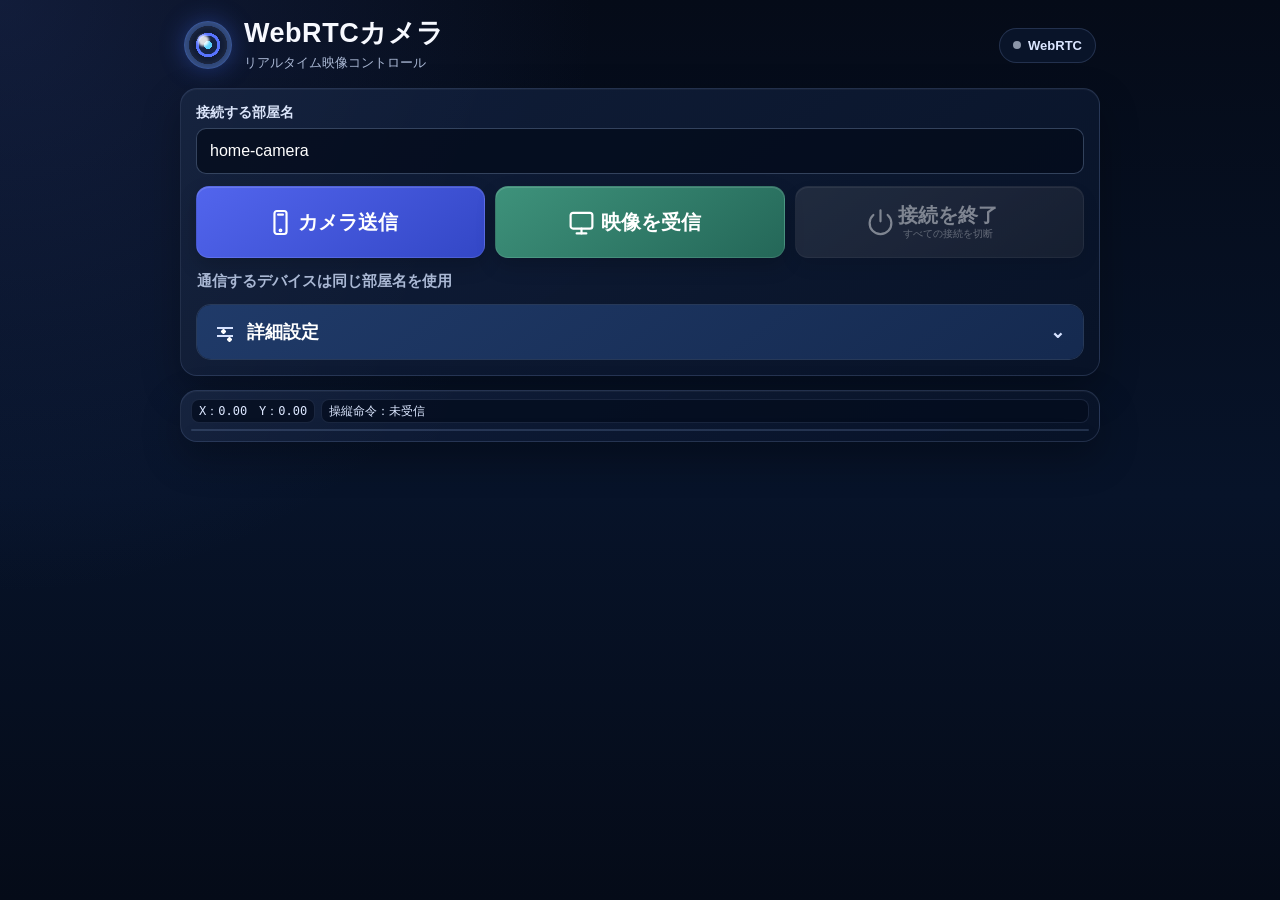
==== public/index.html @ e50ba668 "接続のライト" ====
<!DOCTYPE html>
<html lang="ja">
<head>
  <meta charset="UTF-8">
  <meta
    name="viewport"
    content="width=device-width, initial-scale=1.0, viewport-fit=cover"
  >
  <title>WebRTCカメラ</title>
   
<style>
  * {
    box-sizing: border-box;
  }

  :root {
    color-scheme: dark;

    --page-bg: #050c1c;
    --panel-bg: rgba(12, 24, 48, 0.94);
    --panel-bg-light: rgba(20, 36, 67, 0.96);
    --border-color: rgba(148, 173, 220, 0.18);

    --text-main: #f7f9ff;
    --text-sub: #aab8d4;

    --blue-start: #5265ed;
    --blue-end: #3347c6;

    --green-start: #3e927b;
    --green-end: #246758;

    --gray-start: #33415f;
    --gray-end: #202c46;

    --danger-start: #f04444;
    --danger-end: #d7222c;

    --accent: #62df83;

    --page-bg-light: #f5f7fb;
    --panel-bg-light-theme: #ffffff;
    --text-main-light: #1b2435;
    --text-sub-light: #5c6d87;
  }

  body {
    min-height: 100vh;
    margin: 0;
    padding: 14px;
    background:
      radial-gradient(
        circle at top left,
        rgba(56, 81, 160, 0.25),
        transparent 38%
      ),
      linear-gradient(
        180deg,
        #050b18 0%,
        #071329 55%,
        #050b18 100%
      );
    color: var(--text-main);
    font-family:
      -apple-system,
      BlinkMacSystemFont,
      "Segoe UI",
      "Hiragino Sans",
      "Yu Gothic",
      Meiryo,
      sans-serif;
  }

  body.lightTheme {
  background: #f5f7fb;
  color: var(--text-main-light);
}

  button,
  input,
  select {
    font: inherit;
  }

  button {
    -webkit-tap-highlight-color: transparent;
  }

  .container {
    width: min(920px, 100%);
    margin: 0 auto;
  }

  /* ======================================
     上部ヘッダー
  ====================================== */

  .appHeader {
    display: flex;
    align-items: center;
    justify-content: space-between;
    gap: 16px;
    margin-bottom: 14px;
    padding: 4px 4px 2px;
  }

  .appTitleArea {
    display: flex;
    align-items: center;
    gap: 12px;
    min-width: 0;
  }

  .cameraLogo {
    position: relative;
    display: grid;
    flex-shrink: 0;
    width: 48px;
    height: 48px;
    place-items: center;
    border: 1px solid rgba(117, 155, 255, 0.28);
    border-radius: 50%;
    background:
      radial-gradient(
        circle,
        #5dd3ff 0 12%,
        #162447 13% 28%,
        #5874ff 29% 37%,
        #101b35 38% 58%,
        #223c72 59% 100%
      );
    box-shadow:
      0 0 24px rgba(68, 113, 255, 0.35),
      inset 0 0 12px rgba(255, 255, 255, 0.18);
  }

  .cameraLogo::after {
    content: "";
    width: 11px;
    height: 11px;
    border-radius: 50%;
    background: rgba(255, 255, 255, 0.85);
    filter: blur(1px);
    transform: translate(-5px, -5px);
  }

  .appTitleText {
    min-width: 0;
  }

  h1 {
    margin: 0;
    font-size: clamp(20px, 3vw, 27px);
    line-height: 1.15;
    letter-spacing: 0.02em;
  }

  .appSubtitle {
    margin: 5px 0 0;
    color: var(--text-sub);
    font-size: 13px;
  }

  .headerBadge {
    display: flex;
    align-items: center;
    gap: 7px;
    flex-shrink: 0;
    padding: 9px 13px;
    border: 1px solid rgba(129, 157, 210, 0.22);
    border-radius: 999px;
    background: rgba(12, 24, 48, 0.72);
    color: #dbe6ff;
    font-size: 13px;
    font-weight: bold;
  }

 .headerBadgeDot {
  width: 8px;
  height: 8px;
  border-radius: 50%;

  background: #8b95a8;
  box-shadow: none;

  transition:
    background 0.2s,
    box-shadow 0.2s;
}

/* WebRTC接続中 */
.headerBadgeDot.connected {
  background: #62df83;
  box-shadow: 0 0 10px rgba(98,223,131,.8);
}

  /* WebRTC接続中 */
.headerBadgeDot.connected {
  background: #62df83;
  box-shadow: 0 0 10px rgba(98, 223, 131, 0.8);
}

/* WebRTC接続処理中 */
.headerBadgeDot.connecting {
  background: #f3c84b;
  box-shadow: 0 0 10px rgba(243, 200, 75, 0.8);
}

/* ======================================
   共通パネル
====================================== */

  /* ======================================
     共通パネル
  ====================================== */

  .panel {
    position: relative;
    margin-bottom: 14px;
    padding: 15px;
    overflow: hidden;
    border: 1px solid var(--border-color);
    border-radius: 17px;
    background:
      linear-gradient(
        145deg,
        rgba(17, 31, 59, 0.97),
        rgba(8, 19, 40, 0.98)
      );
    box-shadow:
      0 16px 38px rgba(0, 0, 0, 0.27),
      inset 0 1px 0 rgba(255, 255, 255, 0.04);
  }

  body.lightTheme .panel {
  background: #ffffff;
}

  .panel::before {
    content: "";
    position: absolute;
    inset: 0;
    pointer-events: none;
    background:
      linear-gradient(
        110deg,
        rgba(255, 255, 255, 0.025),
        transparent 32%
      );
  }

  .panel > * {
    position: relative;
    z-index: 1;
  }

  /* ======================================
     部屋名入力
  ====================================== */

  .roomRow {
    display: flex;
    align-items: flex-end;
    gap: 12px;
    margin-bottom: 12px;
  }

  .roomField {
    flex: 1;
    min-width: 0;
  }

  label {
    display: block;
    margin-bottom: 6px;
    color: #dce6fb;
    font-size: 14px;
    font-weight: bold;
  }

  input {
    width: 100%;
    min-height: 46px;
    margin: 0;
    padding: 10px 13px;
    border: 1px solid rgba(151, 177, 225, 0.32);
    border-radius: 10px;
    outline: none;
    background: rgba(3, 10, 25, 0.72);
    color: #ffffff;
    font-size: 16px;
    transition:
      border-color 0.2s,
      box-shadow 0.2s;
  }

  input:focus {
    border-color: #6f8eff;
    box-shadow: 0 0 0 3px rgba(86, 119, 255, 0.18);
  }

  input:disabled {
    color: #9ca9c3;
    background: rgba(6, 13, 28, 0.5);
  }

  /* ======================================
     3つの操作ボタン
  ====================================== */

  .buttons {
    display: grid;
    grid-template-columns: 1fr 1fr 1fr;
    gap: 10px;
  }

 .mainActionButton {
  position: relative;

  display: flex;
  align-items: center;
  justify-content: center;

  width: 100%;
  min-width: 0;
  min-height: 72px;
  padding: 10px 12px;

  overflow: hidden;

  border: 1px solid rgba(255, 255, 255, 0.08);
  border-radius: 13px;

  color: #ffffff;
  cursor: pointer;

  box-shadow:
    inset 0 1px 0 rgba(255, 255, 255, 0.14),
    0 8px 19px rgba(0, 0, 0, 0.18);

  transition:
    transform 0.15s,
    filter 0.2s,
    box-shadow 0.2s;
}

  .mainActionButton:hover:not(:disabled) {
    filter: brightness(1.08);
    box-shadow:
      inset 0 1px 0 rgba(255, 255, 255, 0.18),
      0 12px 24px rgba(0, 0, 0, 0.24);
  }

  .mainActionButton:active:not(:disabled) {
    transform: scale(0.98);
  }

 .mainActionIcon {
  position: absolute;
  left: calc(50% - 105px);

  display: grid;
  width: 34px;
  height: 34px;
  place-items: center;
}

/* ======================================
   PC用ボタン位置微調整
====================================== */

/* PCの「カメラ送信」ボタンの文字
   数字大きいと右へずれる */
#sendButton .mainActionText {
  transform: translateX(7px);
}

/* PCの「カメラ送信」ボタンのアイコン
   数字大きいと右へずれる */
#sendButton .mainActionIcon {
  transform: translateX(28px);
}

/* PCの「映像を受信」ボタンの文字
   数字大きいと右へずれる */
#viewButton .mainActionText {
  transform: translateX(11px);
}

/* PCの「映像を受信」ボタンのアイコン
   数字大きいと右へずれる */
#viewButton .mainActionIcon {
  transform: translateX(30px);
}

/* PCの「接続を終了」ボタンの文字
   数字大きいと右へずれる */
#stopButton .mainActionText {
  transform: translateX(9px);
}

/* PCの「接続を終了」ボタンのアイコン
   数字大きいと右へずれる */
#stopButton .mainActionIcon {
  transform: translateX(29px);
}

  .mainActionIcon svg {
    width: 29px;
    height: 29px;
    fill: none;
    stroke: currentColor;
    stroke-width: 1.8;
    stroke-linecap: round;
    stroke-linejoin: round;
  }

 .mainActionText {
  display: flex;
  min-width: 0;
  flex-direction: column;
  align-items: center;
  justify-content: center;
  text-align: center;

  margin: 0;
   transform: translateX(10px);
}

.mainActionTitle {
  font-size: 20px;
  font-weight: bold;
  line-height: 1.25;
  white-space: nowrap;
}

 

  .mainActionDescription {
    color: rgba(255, 255, 255, 0.72);
    font-size: 10px;
    font-weight: normal;
    line-height: 1.25;
  }

  #sendButton {
    background:
      linear-gradient(
        145deg,
        var(--blue-start),
        var(--blue-end)
      );
  }

  #viewButton {
    background:
      linear-gradient(
        145deg,
        var(--green-start),
        var(--green-end)
      );
  }

  #stopButton {
    margin: 0;
    background:
      linear-gradient(
        145deg,
        var(--gray-start),
        var(--gray-end)
      );
  }

  button:disabled {
    cursor: default;
    opacity: 0.48;
    filter: saturate(0.55);
  }

  .note {
    margin: 11px 1px 0;
    color: var(--text-sub);
    font-size: 15px;
     font-weight: 600;
    line-height: 1.55;
  }


  /* ======================================
     状態表示
  ====================================== */

 
.compactStatusRow {
  display: flex;
  align-items: flex-start;
  width: 100%;
  gap: 6px;
  margin: 0 0 6px;
}

#xyDisplay,
#driveStatus {
  display: block;

  box-sizing: border-box;
  min-height: 24px;
  margin: 0;
  padding: 3px 7px;

  border: 1px solid rgba(129, 157, 210, 0.16);
  border-radius: 8px;

  background: rgba(4, 12, 28, 0.72);
  color: #dce7ff;

  font-family:
    ui-monospace,
    SFMono-Regular,
    Consolas,
    monospace;

  font-size: 12px;
  line-height: 16px;
}

#xyDisplay {
  flex: 0 0 auto;
  white-space: nowrap;
}

#driveStatus {
  flex: 1 1 auto;
  min-width: 0;

  text-align: left;

  white-space: normal;
  overflow-wrap: anywhere;
}

.hiddenStatus {
  display: none;
}

/* hiddenクラスを付けた要素は完全に非表示 */
.hidden {
  display: none !important;
}

.connectionPanel {
  padding: 8px 10px 10px;
}

  /* ======================================
     映像領域
  ====================================== */

  #videoWrapper {
    position: relative;
    width: 100%;
    overflow: hidden;
    border: 1px solid rgba(140, 168, 220, 0.2);
    border-radius: 13px;
    background:
      radial-gradient(
        circle at center,
        #101b31,
        #01040b 72%
      );
    box-shadow:
      inset 0 0 0 1px rgba(255, 255, 255, 0.025),
      0 10px 24px rgba(0, 0, 0, 0.24);
    
    touch-action: none;
    -webkit-touch-callout: none;
    -webkit-user-select: none;
    user-select: none;
  }

  /* iPhone/Safariの長押しによる文字・画面選択を防ぐ */
  #videoWrapper,
  #videoWrapper * {
    -webkit-touch-callout: none;
    -webkit-user-select: none;
    user-select: none;
  }

  #videoWrapper video {
    -webkit-user-drag: none;
  }

  video {
    display: block;
    width: 100%;
    max-height: 78vh;
    margin: 0;
    border-radius: 0;
    background: #000000;
    object-fit: contain;
  }

 /* ======================================
   映像の全画面ボタン
====================================== */

#pcFullscreenButton {
  position: absolute;
  right: 12px;
  bottom: 12px;

  width: 44px;
  height: 44px;
  min-width: 44px;
  min-height: 44px;

  margin: 0;
  padding: 0;

  z-index: 40;

  border: 1px solid rgba(255, 255, 255, 0.65);
  border-radius: 9px;

  background: rgba(0, 0, 0, 0.58);
  color: #ffffff;

  display: flex;
  align-items: center;
  justify-content: center;

  cursor: pointer;
  touch-action: manipulation;
}

#pcFullscreenButton:hover {
  background: rgba(0, 0, 0, 0.78);
}

#pcFullscreenButton svg {
  width: 24px;
  height: 24px;
  pointer-events: none;
}


/* ======================================
   本当の全画面表示
   PCなどの対応ブラウザ
====================================== */

#videoWrapper:fullscreen {
  width: 100vw;
  height: 100vh;

  border: none;
  border-radius: 0;

  background: #000000;
}

#videoWrapper:fullscreen video {
  width: 100%;
  height: 100%;
  max-height: none;

  border-radius: 0;
  object-fit: contain;
}

#videoWrapper:fullscreen #pcFullscreenButton {
  right: 18px;
  bottom: 18px;
}

  /*
  PC全画面でも，通常画面と同じSTOPボタンサイズを使用
*/
#videoWrapper:fullscreen #driveStopButton {
  left: var(--stop-button-left) !important;
  top: var(--stop-button-top) !important;

  width: var(--stop-button-width) !important;
  height: var(--stop-button-height) !important;

  min-width: 0 !important;
  min-height: 0 !important;
}

/* ======================================
   iPhone用：疑似全画面
====================================== */

body.mobilePseudoFullscreenActive {
  overflow: hidden;
}

#videoWrapper.mobilePseudoFullscreen {
  position: fixed;

  /*
    iPhone版Chromeでは，
    JavaScriptで実際に見えている画面範囲を入れる
  */

  left: var(--mobile-viewport-left, 0px);
  top: var(--mobile-viewport-top, 0px);

  width: var(--mobile-viewport-width, 100vw);
  height: var(--mobile-viewport-height, 100dvh);

  z-index: 2000;

  margin: 0;
  padding: 0;

  border: none;
  border-radius: 0;

  background: #000000;
}

#videoWrapper.mobilePseudoFullscreen video {
  width: 100%;
  height: 100%;
  max-height: none;

  border-radius: 0;
  object-fit: contain;
}

#videoWrapper.mobilePseudoFullscreen #pcFullscreenButton {
  right: max(12px, env(safe-area-inset-right));
  bottom: max(12px, env(safe-area-inset-bottom));
}


/* ======================================
   iPhone・小さい画面
====================================== */

@media (max-width: 700px), (pointer: coarse) {

  /* 通常は全画面アイコンを隠す */
  #pcFullscreenButton {
    display: none;

    width: 50px;
    height: 50px;
    min-width: 50px;
    min-height: 50px;

    right: 10px;
    bottom: 10px;
  }

  /* 右下を3秒長押ししたときだけ表示 */
  #pcFullscreenButton.mobileFullscreenVisible {
    display: flex;
  }
}


/* さらに小さい画面 */

@media (max-width: 370px) {

  #pcFullscreenButton {
    width: 46px;
    height: 46px;
    min-width: 46px;
    min-height: 46px;

    right: 8px;
    bottom: 8px;
  }
}

  /* ======================================
     映像上のSTOPボタン
  ====================================== */

  #driveStopButton {
  position: absolute;

  left: var(--stop-button-left, 68%);
  top: var(--stop-button-top, 4%);

  width: var(--stop-button-width, 180px);
  height: var(--stop-button-height, 72px);

  min-width: 0;
  min-height: 0;

  margin: 0;
  padding: 8px 15px;

  z-index: 30;

  /* 画像のような細い明るい縁 */
  border: 1px solid rgba(255, 255, 255, 0.7);

  /* 角を丸くする */
  border-radius: 10px;

  /* 明るい赤のグラデーション */
  background:
    linear-gradient(
      145deg,
      #f45151 0%,
      #e5363e 55%,
      #d92732 100%
    );

  color: #ffffff;

  font-size: 16px;
  font-weight: bold;

  /* 画像に近い控えめな影 */
  box-shadow:
    0 5px 12px rgba(90, 0, 8, 0.32),
    inset 0 1px 0 rgba(255, 255, 255, 0.28);

  cursor: pointer;
  touch-action: none;
  user-select: none;
  -webkit-user-select: none;

  display: flex;
  align-items: center;
  justify-content: center;
}

/* STOP文字の左側にある白い四角 */
#driveStopButton::before {
  content: "";
  display: inline-block;

  width: 12px;
  height: 12px;
  flex-shrink: 0;

  margin-right: 7px;

  border-radius: 2px;
  background: #ffffff;
}

  /*
  非常停止中の「解除」ボタン
  通常のSTOPボタンと赤白を反転する
*/
/*
  STOP中の「解除」表示
  PC・iPhone・iPhone疑似全画面のすべてに適用
*/
#videoWrapper #driveStopButton.driveStoppedAppearance,
#videoWrapper.mobilePseudoFullscreen
  #driveStopButton.driveStoppedAppearance,
#videoWrapper:fullscreen
  #driveStopButton.driveStoppedAppearance {
  -webkit-appearance: none !important;
  appearance: none !important;

  border-color: #e5363e !important;
  background: #ffffff !important;
  color: #d92732 !important;

  box-shadow:
    0 5px 12px rgba(90, 0, 8, 0.22),
    inset 0 0 0 1px rgba(229, 54, 62, 0.12) !important;
}

/* 「解除」の左側の四角も赤 */
#videoWrapper
  #driveStopButton.driveStoppedAppearance::before {
  background: #d92732 !important;
}

/* 使用できない状態でも白い四角を薄くしない */
#driveStopButton:disabled::before {
  opacity: 1;
}
  #driveStopButtonText {
    pointer-events: none;
  }

  #stopResizeHandle {
    display: none;
    position: absolute;
    right: 2px;
    bottom: 0;
    width: 32px;
    height: 32px;
    align-items: center;
    justify-content: center;
    border-radius: 8px 0 8px 0;
    background: rgba(0, 0, 0, 0.48);
    color: #ffffff;
    font-size: 22px;
    line-height: 1;
    cursor: nwse-resize;
    touch-action: none;
  }

  /* ======================================
     ジョイスティック
  ====================================== */

  #joystickArea {
    position: absolute;
    left: 0;
    top: 0;
    display: none;
    width: 140px;
    height: 140px;
    transform: translate(-50%, -50%);
    z-index: 10;
    border: 2px solid rgba(255, 255, 255, 0.42);
    border-radius: 50%;
    background: rgba(8, 18, 38, 0.3);
    box-shadow:
      0 0 0 8px rgba(0, 0, 0, 0.08),
      inset 0 0 25px rgba(255, 255, 255, 0.08);
  }

  #joystickKnob {
    position: absolute;
    left: 50%;
    top: 50%;
    width: 50px;
    height: 50px;
    margin-left: -25px;
    margin-top: -25px;
    border: 2px solid rgba(255, 255, 255, 0.8);
    border-radius: 50%;
    background: rgba(255, 255, 255, 0.82);
    box-shadow: 0 4px 13px rgba(0, 0, 0, 0.35);
  }

/*
  右下長押し専用のサイン。
  ジョイスティックとは別の表示として使用する。
*/
#fullscreenHoldIndicator {
  position: absolute;
  left: 0;
  top: 0;

  display: none;
  width: 76px;
  height: 76px;
  transform: translate(-50%, -50%);

  z-index: 35;
  pointer-events: none;

  align-items: center;
  justify-content: center;
  flex-direction: column;

  border: 3px solid rgba(120, 210, 255, 0.95);
  border-radius: 50%;

  background:
    radial-gradient(
      circle,
      rgba(5, 18, 38, 0.82) 0 52%,
      rgba(40, 145, 220, 0.32) 53% 100%
    );

  color: #ffffff;

  box-shadow:
    0 0 0 5px rgba(60, 170, 255, 0.15),
    0 0 24px rgba(60, 170, 255, 0.5);
}

#fullscreenHoldIndicator .fullscreenHoldLabel {
  margin: 0;
  font-size: 12px;
  font-weight: bold;
  line-height: 1.2;
  letter-spacing: 0.08em;
}

/*
  400ミリ秒たつと，3秒成立まで黄色へ変化する。
*/
#fullscreenHoldIndicator.fullscreenHoldProgress {
  display: flex;

  animation:
    fullscreenHoldProgressColor 2.6s linear forwards;
}

@keyframes fullscreenHoldProgressColor {
  0% {
    border-color: rgba(120, 210, 255, 0.95);
    box-shadow:
      0 0 0 5px rgba(60, 170, 255, 0.15),
      0 0 24px rgba(60, 170, 255, 0.5);
  }

  100% {
    border-color: rgba(255, 183, 0, 1);
    background:
      radial-gradient(
        circle,
        rgba(44, 28, 0, 0.88) 0 52%,
        rgba(255, 190, 35, 0.5) 53% 100%
      );
    box-shadow:
      0 0 0 8px rgba(255, 190, 0, 0.2),
      0 0 32px rgba(255, 190, 0, 0.65);
  }
}

/*
  3秒長押しが成立した瞬間の完了表示。
*/
#fullscreenHoldIndicator.fullscreenHoldCompleted {
  display: flex;
  animation: fullscreenHoldIndicatorPopOut 0.18s ease-out forwards;
}

@keyframes fullscreenHoldIndicatorPopOut {
  0% {
    opacity: 1;
    filter: brightness(1);
  }

  35% {
    opacity: 1;
    filter: brightness(1.8);
  }

  100% {
    opacity: 0;
    filter: brightness(1.2);
  }
}

/* ======================================
   STOPボタン編集中
====================================== */

/* 編集中は映像を薄くする */
#videoWrapper.stopButtonEditing video {
  opacity: 0.48;
  filter: grayscale(35%);
  pointer-events: none;
}

/* 編集中のSTOPボタン */
#videoWrapper.stopButtonEditing #driveStopButton {
  opacity: 1;
  filter: none;
  cursor: move;
  touch-action: none;

  border: 3px dashed #ffffff;

  box-shadow:
    0 0 0 3px rgba(87, 119, 255, 0.9),
    0 7px 18px rgba(0, 0, 0, 0.46);
}

/* 右下のサイズ変更ハンドル */
#videoWrapper.stopButtonEditing #stopResizeHandle {
  display: flex;
  cursor: nwse-resize;
  touch-action: none;
}
  /* ======================================
     スマートフォン
  ====================================== */

  @media (max-width: 700px) {
    body {
      padding: 8px;
    }

    .appHeader {
      margin-bottom: 9px;
      padding: 2px;
    }

    .cameraLogo {
      width: 40px;
      height: 40px;
    }

    h1 {
      font-size: 19px;
    }

    .appSubtitle {
      font-size: 10px;
    }

    .headerBadge {
      padding: 7px 9px;
      font-size: 11px;
    }

    .panel {
      margin-bottom: 9px;
      padding: 10px;
      border-radius: 13px;
    }

    .roomRow {
      margin-bottom: 9px;
    }

    input {
      min-height: 40px;
      padding: 8px 10px;
      font-size: 14px;
    }

    label {
      margin-bottom: 4px;
      font-size: 11px;
    }

    .buttons {
      gap: 6px;
    }

    .mainActionButton {
  min-height: 62px;
  padding: 7px 5px;
  border-radius: 10px;
}

   /* ======================================
   iPhone用ボタン位置調整
====================================== */

/*
  3ボタン全体の位置調整

  数字を大きくすると右へ移動
  数字を小さくする、またはマイナスにすると左へ移動
*/
.buttons {
  --iphone-text-base-x: 0px;
  --iphone-icon-base-x: 0px;
}

/* iPhoneのアイコン全体の基本位置 */
.mainActionIcon {
  left: calc(50% - 53px);
  width: 25px;
  height: 25px;
}

/* iPhoneのアイコンサイズ */
.mainActionIcon svg {
  width: 22px;
  height: 22px;
}

/* iPhoneのボタン文字サイズ */
.mainActionTitle {
  font-size: 15px;
  white-space: nowrap;
}

/* iPhoneの「カメラ送信」ボタンの文字 */
#sendButton .mainActionText {
  transform: translateX(
    calc(var(--iphone-text-base-x) + 8px)
  );
}

/* iPhoneの「カメラ送信」ボタンのアイコン */
#sendButton .mainActionIcon {
  transform: translateX(
    calc(var(--iphone-icon-base-x) + 5px)
  );
}

/* iPhoneの「映像を受信」ボタンの文字 */
#viewButton .mainActionText {
  transform: translateX(
    calc(var(--iphone-text-base-x) + 11px)
  );
}

/* iPhoneの「映像を受信」ボタンのアイコン */
#viewButton .mainActionIcon {
  transform: translateX(
    calc(var(--iphone-icon-base-x) + 4px)
  );
}

/* iPhoneの「接続を終了」ボタンの文字 */
#stopButton .mainActionText {
  transform: translateX(
    calc(var(--iphone-text-base-x) + 9px)
  );
}

/* iPhoneの「接続を終了」ボタンのアイコン */
#stopButton .mainActionIcon {
  transform: translateX(
    calc(var(--iphone-icon-base-x) + 2px)
  );
}
    
    .mainActionDescription {
      display: none;
    }

    .note {
      margin-top: 8px;
      font-size: 9px;
    }



    .compactStatusRow {
  gap: 4px;
  margin-bottom: 5px;
}

#xyDisplay,
#driveStatus {
  min-height: 22px;
  padding: 2px 6px;
  font-size: 10px;
  line-height: 16px;
}

#driveStatus {
  max-width: calc(100% - 105px);
}

.connectionPanel {
  padding: 7px 8px 8px;
}

    #videoWrapper {
      border-radius: 9px;
    }

    video {
      max-height: 82vh;
    }

    #driveStopButton {
  min-width: 78px;
  min-height: 44px;
  padding: 7px 12px;
  border-radius: 9px;
  font-size: 12px;
}

#driveStopButton::before {
  width: 11px;
  height: 11px;
  margin-right: 6px;
  border-radius: 2px;
}

    

    #stopEditorStage {
      padding: 9px;
    }
  }

  /* ======================================
   さらに小さい画面のデバイス用
====================================== */
  @media (max-width: 370px) {
    .mainActionButton {
      min-height: 59px;
    }

    .mainActionIcon {
      display: none;
    }

    .mainActionTitle {
      font-size: 12px;
    }

    .headerBadge {
      display: none;
    }

   
  }
  


/* ======================================
   詳細設定：カード型デザイン完成版
====================================== */

#settingsPanel {
  margin-top: 12px;
  overflow: hidden;
  border: 1px solid rgba(125, 157, 215, 0.28);
  border-radius: 15px;
  background: rgba(7, 18, 39, 0.9);
}

/* 詳細設定の見出し */
#settingsPanel summary {
  display: flex;
  align-items: center;
  min-height: 54px;
  padding: 0 18px;
  border: 0;
  background:
    linear-gradient(
      145deg,
      rgba(32, 59, 106, 0.98),
      rgba(21, 42, 80, 0.98)
    );
  color: #ffffff;
  font-size: 18px;
  font-weight: bold;
  cursor: pointer;
  list-style: none;
}

#settingsPanel summary::-webkit-details-marker {
  display: none;
}

#settingsPanel summary::before {
  content: "";
  width: 21px;
  height: 21px;
  margin-right: 11px;
  background:
    linear-gradient(#d6e2ff, #d6e2ff) 2px 5px / 16px 2px no-repeat,
    linear-gradient(#d6e2ff, #d6e2ff) 2px 13px / 16px 2px no-repeat,
    radial-gradient(circle, #ffffff 0 2px, transparent 2.5px)
      5px 6px / 7px 7px no-repeat,
    radial-gradient(circle, #ffffff 0 2px, transparent 2.5px)
      11px 14px / 7px 7px no-repeat;
}

#settingsPanel summary::after {
  content: "⌄";
  margin-left: auto;
  color: #d6e2ff;
  font-size: 18px;
  line-height: 1;
  transition: transform 0.2s;
}

#settingsPanel[open] summary {
  border-bottom: 1px solid rgba(135, 167, 225, 0.24);
}

#settingsPanel[open] summary::after {
  transform: rotate(180deg);
}

/* 詳細設定の中全体 */
.settingsContent {
  display: flex;
  flex-direction: column;
  gap: 11px;
  padding: 12px;
  background: rgba(3, 11, 27, 0.72);
}

  /* ======================================
   詳細設定内の機能グループ
====================================== */

.settingsGroup {
  margin: 0;
  padding: 0;
  border: 0;
}

.settingsGroup + .settingsGroup {
  margin-top: 7px;
}


/* STOP設定・背景設定の見出し */
.settingsGroupTitle {
  margin: 0 0 8px;
  padding: 0 3px;

  color: #eef3ff;
  font-size: 18px;
  font-weight: bold;
  line-height: 1.35;
  letter-spacing: 0.02em;
}


/* 同じ設定グループ内のカード */
.settingsGroupCards {
  display: flex;
  flex-direction: column;
  gap: 8px;
}


/* グループ下の補足 */
.settingsGroupNote {
  margin: 7px 4px 0;

  color: #8998b6;
  font-size: 15px;
  font-weight: 600;
  line-height: 1.5;
}


/* ======================================
   背景設定のトグル
====================================== */

.themeToggleControl {
  grid-column: 3;
  grid-row: 1 / 3;

  display: flex;
  align-items: center;
  justify-self: center;
  gap: 10px;

  margin: 0;
  cursor: pointer;
}


/* 実際のチェックボックスを画面外へ隠す */
.themeToggleControl input {
  position: absolute;
  width: 1px;
  height: 1px;
  overflow: hidden;
  opacity: 0;
  pointer-events: none;
}


/* トグル本体 */
.themeToggleSwitch {
  position: relative;

  display: block;
  width: 54px;
  height: 30px;
  flex-shrink: 0;

  border: 1px solid rgba(160, 182, 225, 0.36);
  border-radius: 999px;

  background: #273958;

  box-shadow:
    inset 0 2px 5px rgba(0, 0, 0, 0.28),
    0 2px 6px rgba(0, 0, 0, 0.15);

  transition:
    background 0.2s,
    border-color 0.2s;
}


/* トグルの丸 */
.themeToggleSwitch::after {
  content: "";

  position: absolute;
  left: 3px;
  top: 3px;

  width: 22px;
  height: 22px;

  border-radius: 50%;
  background: #ffffff;

  box-shadow: 0 2px 5px rgba(0, 0, 0, 0.32);

  transition: transform 0.2s;
}


/* 将来ONになったときの見た目 */
.themeToggleControl input:checked +
.themeToggleSwitch {
  border-color: rgba(103, 141, 255, 0.8);
  background: #5265ed;
}

.themeToggleControl input:checked +
.themeToggleSwitch::after {
  transform: translateX(24px);
}


/* ダークなどの表示文字 */
.themeToggleText {
  min-width: 52px;

  color: #e8efff;
  font-size: 15px;
  font-weight: bold;
}


/* 今は準備中なので少し薄く表示 */
.themeToggleControl:has(input:disabled) {
  cursor: default;
  opacity: 0.58;
}

/* 3つのカード共通 */
.settingsSection {
  position: relative;
  display: grid;

  grid-template-columns:
    56px
    minmax(0, 1fr)
    minmax(180px, 31%);

  grid-template-rows: auto auto;

  column-gap: 13px;
  row-gap: 4px;
  align-items: center;

  min-height: 82px;
  margin: 0;
  padding: 13px 14px;

  overflow: visible;
  border: 1px solid rgba(124, 157, 216, 0.2);
  border-radius: 13px;

  background:
    linear-gradient(
      145deg,
      rgba(17, 34, 65, 0.98),
      rgba(12, 27, 54, 0.98)
    );

  box-shadow:
    inset 0 1px 0 rgba(255, 255, 255, 0.035),
    0 6px 14px rgba(0, 0, 0, 0.13);
}

/* 左側の丸いアイコン */
.settingsSection::before {
  grid-column: 1;
  grid-row: 1 / 3;

  display: grid;
  width: 44px;
  height: 44px;
  place-items: center;

  border: 1px solid rgba(255, 255, 255, 0.06);
  border-radius: 50%;

  font-size: 23px;
  font-weight: normal;
  line-height: 1;
}

/* STOPボタン */
/* パソコン */
.pcSettingsSection::before {
  content: "⌨";
  background: rgba(34, 125, 80, 0.25);
  color: #66e59a;
  font-size: 21px;
}

/* iPhone */
.iphoneSettingsSection::before {
  content: "♢";
  background: rgba(117, 57, 152, 0.28);
  color: #d987ff;
}

/* 背景設定 */
.backgroundSettingsSection::before {
  content: "◐";
  background: rgba(47, 105, 160, 0.28);
  color: #82c8ff;
  font-size: 22px;
}

/* STOPボタン・パソコン・iPhoneのタイトル */
.settingsSectionTitle {
  grid-column: 2;
  grid-row: 1;

  margin: 0;
  padding: 0;
  border: 0;
  background: transparent;

  color: #f3f6ff;
  font-size: 22px;
  font-weight: bold;
  line-height: 1.3;
}

/* 説明文共通 */
.settingsDescription {
  color: #9eacc8;
  font-size: 16px;
  font-weight: 600;
  line-height: 1.45;
}



/*
  パソコン・iPhoneのlabel自体は箱を作らず、
  中の説明文とプルダウンをカードのグリッドへ直接配置
*/
.settingsField {
  display: contents;
}

/* STOPキー・STOPジェスチャーは非表示 */
.settingsLabel {
  display: none;
}

/* パソコン・iPhoneの説明文 */
.settingsField .settingsDescription {
  grid-column: 2;
  grid-row: 2;
}

/* パソコン・iPhoneのプルダウン */
.settingsField select {
  grid-column: 3;
  grid-row: 1 / 3;

  width: 100%;
  min-height: 43px;
  margin: 0;
  padding: 8px 38px 8px 13px;

  border: 1px solid rgba(133, 165, 220, 0.3);
  border-radius: 9px;
  outline: none;

  background: #07142c;
  color: #ffffff;

  font-size: 18px;
  font-weight: normal;

  box-shadow:
    inset 0 1px 3px rgba(0, 0, 0, 0.22),
    0 2px 7px rgba(0, 0, 0, 0.12);
}

/* ======================================
   スマートフォン
====================================== */

@media (max-width: 700px) {
  #settingsPanel {
    margin-top: 9px;
    border-radius: 12px;
  }

  #settingsPanel summary {
    min-height: 45px;
    padding: 0 12px;
    font-size: 18px;
  }

  .settingsContent {
    gap: 8px;
    padding: 8px;
  }

  .settingsSection {
    grid-template-columns: 43px minmax(0, 1fr);
    grid-template-rows: auto auto auto;
    column-gap: 9px;
    row-gap: 4px;

    min-height: 0;
    padding: 11px;
    border-radius: 11px;
  }

  .settingsSection::before {
    grid-column: 1;
    grid-row: 1 / 3;

    width: 35px;
    height: 35px;
    font-size: 18px;
  }

  .settingsSection:nth-child(2)::before {
    font-size: 17px;
  }

  .settingsSectionTitle {
    grid-column: 2;
    grid-row: 1;
    font-size: 16px;
  }

  .settingsSection > .settingsDescription,
.settingsField .settingsDescription {
    grid-column: 2;
    grid-row: 2;
    font-size: 13px;
  }

.settingsField select {
  grid-column: 1 / 3;
  grid-row: 3;

  min-height: 40px;
  margin-top: 7px;
  border-radius: 9px;
  font-size: 14px;
}

.themeToggleControl {
  grid-column: 2;
  grid-row: 1 / 3;

  justify-self: end;
  align-self: center;
  margin-top: 0;
}

  

.settingsGroupTitle {
  margin-bottom: 6px;
  padding-left: 2px;
  font-size: 16px;
}

.settingsGroupNote {
  margin-top: 6px;
  font-size: 11px;
}



.themeToggleSwitch {
  width: 52px;
  height: 29px;
}

.themeToggleSwitch::after {
  width: 21px;
  height: 21px;
}

.themeToggleControl input:checked +
.themeToggleSwitch::after {
  transform: translateX(23px);
}

.themeToggleText {
  font-size: 13px;
}

}



  
/* ======================================
   さらに小さい画面用
   画面幅370px以下
====================================== */
@media (max-width: 370px) {

  /* 詳細設定の見出し */
#settingsPanel summary {
  font-size: 16px;
}

  /* STOPボタン・パソコン・iPhoneのタイトル */
  .settingsSectionTitle {
    font-size: 15px;
  }

  /* 詳細設定カード内の説明文 */
 .settingsSection > .settingsDescription,
.settingsField .settingsDescription {
  font-size: 12px;
}

/* STOPボタン編集ボタンとプルダウン */
.settingsField select,
.themeToggleControl {
  font-size: 13px;
}


.settingsGroupTitle {
  font-size: 15px;
}

.settingsGroupNote {
  font-size: 10px;
}

.themeToggleSwitch {
  width: 48px;
  height: 27px;
}

.themeToggleSwitch::after {
  width: 19px;
  height: 19px;
}

.themeToggleControl input:checked +
.themeToggleSwitch::after {
  transform: translateX(21px);
}

.themeToggleText {
  min-width: 46px;
  font-size: 12px;
}

}

/* ======================================
   ライトモード時の文字と入力欄
====================================== */

/* 「接続する部屋名」 */
body.lightTheme #roomNameLabel {
  color: #344054 !important;
  -webkit-text-fill-color: #344054 !important;
  opacity: 1 !important;
  font-weight: 700;
}

/* 「通信するデバイスは同じ部屋名を使用」 */
body.lightTheme .note {
  color: #64748b;
}

/* 部屋名を変更できるとき */
body.lightTheme #roomName:not(:disabled) {
  border-color: #7f8ba0;
  background: #ffffff;
  color: #263247;
  -webkit-text-fill-color: #263247;
  opacity: 1;
  box-shadow:
    inset 0 1px 2px rgba(0, 0, 0, 0.08);
}

/* 接続中など，部屋名を変更できないとき */
body.lightTheme #roomName:disabled {
  border-color: #b4bcc9;
  background: #dfe3e9;
  color: #7a8494;
  -webkit-text-fill-color: #7a8494;
  opacity: 1;
  box-shadow: none;
}

</style>




  
</head>

<body>
  <main class="container">

    <!-- =====================================
         上部タイトル
    ====================================== -->

    <header class="appHeader">
      <div class="appTitleArea">

        <div
          class="cameraLogo"
          aria-hidden="true"
        ></div>

        <div class="appTitleText">
          <h1>WebRTCカメラ</h1>

          <p class="appSubtitle">
            リアルタイム映像コントロール
          </p>
        </div>
      </div>

      <div class="headerBadge">
        <span class="headerBadgeDot"></span>
        WebRTC
      </div>
    </header>


    <!-- =====================================
         接続操作
    ====================================== -->

    <section class="panel">

      <div class="roomRow">
        <div class="roomField">

          <label
  id="roomNameLabel"
  for="roomName"
>
  接続する部屋名
</label>

          <input
            id="roomName"
            type="text"
            value="home-camera"
            maxlength="50"
            autocomplete="off"
          >

        </div>
      </div>


      <!-- 3つの操作ボタン -->

      <div class="buttons">

        <button
          id="sendButton"
          class="mainActionButton"
          type="button"
        >

          <span
            class="mainActionIcon"
            aria-hidden="true"
          >
            <svg viewBox="0 0 24 24">
              <rect
                x="7"
                y="2.5"
                width="10"
                height="19"
                rx="2"
              ></rect>

              <line
                x1="10"
                y1="5.5"
                x2="14"
                y2="5.5"
              ></line>

              <circle
                cx="12"
                cy="18.5"
                r="0.7"
              ></circle>
            </svg>
          </span>

         <span class="mainActionText">
  <span class="mainActionTitle">
    カメラ送信
  </span>
</span>

        </button>


        <button
          id="viewButton"
          class="mainActionButton"
          type="button"
        >

          <span
            class="mainActionIcon"
            aria-hidden="true"
          >
            <svg viewBox="0 0 24 24">
              <rect
                x="3"
                y="4"
                width="18"
                height="13"
                rx="2"
              ></rect>

              <line
                x1="8"
                y1="21"
                x2="16"
                y2="21"
              ></line>

              <line
                x1="12"
                y1="17"
                x2="12"
                y2="21"
              ></line>
            </svg>
          </span>

         <span class="mainActionText">
  <span class="mainActionTitle">
    映像を受信
  </span>
</span>

        </button>


        <button
          id="stopButton"
          class="mainActionButton"
          type="button"
          disabled
        >

          <span
            class="mainActionIcon"
            aria-hidden="true"
          >
            <svg viewBox="0 0 24 24">
              <path
                d="M12 2v9"
              ></path>

              <path
                d="M6.1 5.8a9 9 0 1 0 11.8 0"
              ></path>
            </svg>
          </span>

          <span class="mainActionText">
            <span class="mainActionTitle">
              接続を終了
            </span>

            <span class="mainActionDescription">
              すべての接続を切断
            </span>
          </span>

        </button>

      </div>


      <p class="note">
        通信するデバイスは同じ部屋名を使用
      </p>


      <!-- ===================================
           詳細設定
      ==================================== -->

<details id="settingsPanel">

  <summary>
    <span>詳細設定</span>
  </summary>

  <div class="settingsContent">


    <!-- ===================================
         STOP設定
    ==================================== -->

    <section class="settingsGroup">

      <h2 class="settingsGroupTitle">
        STOP設定
      </h2>

      <div class="settingsGroupCards">


        <!-- パソコン設定 -->

        <section
          class="
            settingsSection
            pcSettingsSection
          "
        >

          <div class="settingsSectionTitle">
            パソコン
          </div>

          <label
            class="settingsField"
            for="pcStopKey"
          >

            <span class="settingsLabel">
              STOPキー
            </span>

            <span class="settingsDescription">
              選択したキーを押してSTOP
            </span>

            <select id="pcStopKey">

              <option
                value="Space"
                selected
              >
                Space
              </option>

            

              <option value="Enter">
                Enter
              </option>

              <option value="KeyS">
                S
              </option>

              <option value="None">
                使用しない
              </option>

            </select>

          </label>

        </section>


       <!-- スマートフォン・タブレット設定 -->

        <section
          class="
            settingsSection
            iphoneSettingsSection
          "
        >

          <div class="settingsSectionTitle">
            スマートフォン・タブレット
          </div>

          <label
            class="settingsField"
            for="iphoneStopGesture"
          >

            <span class="settingsLabel">
              STOPジェスチャー
            </span>

            <span class="settingsDescription">
              3本指で画面スワイプしてSTOP
            </span>

            <select id="iphoneStopGesture">

              <option
                value="threeRight"
                selected
              >
                3本指・右スワイプ
              </option>

              <option value="threeLeft">
                3本指・左スワイプ
              </option>

              <option value="threeBoth">
                3本指・左右どちらでも
              </option>

              <option value="none">
                使用しない
              </option>

            </select>

          </label>

        </section>

      </div>

      <p class="settingsGroupNote">
        詳細設定を開いている間は，映像上のSTOPボタンを移動・サイズ変更できます。
      </p>

    </section>


    <!-- ===================================
         背景設定
    ==================================== -->

    <section class="settingsGroup">

      <h2 class="settingsGroupTitle">
        背景設定
      </h2>

      <div class="settingsGroupCards">

        <section
          class="
            settingsSection
            backgroundSettingsSection
          "
        >

          <div class="settingsSectionTitle">
            画面テーマ
          </div>

          <span class="settingsDescription">
            背景色切り替え
          </span>

          <!--
            今は見た目だけ用意する。
            背景切替機能を作るときにdisabledを削除する。
          -->
          <label class="themeToggleControl">

            <input
              id="themeModeToggle"
              type="checkbox"
         
            >

            <span
              class="themeToggleSwitch"
              aria-hidden="true"
            ></span>

            <span class="themeToggleText">
              ダーク
            </span>

          </label>

        </section>

      </div>

      <p class="settingsGroupNote">
        背景切替機能は今後追加予定です。
      </p>

    </section>


  </div>

</details>

    </section>


    <!-- =====================================
         状態・映像
    ====================================== -->

    <section class="panel connectionPanel">

  <div class="compactStatusRow">

  <p id="xyDisplay">X：0.00　Y：0.00</p>

<p id="driveStatus">操縦命令：未受信</p>

  <p id="status" class="hiddenStatus">
    どちらかのボタンを押してください。
  </p>

</div>


      <!-- 映像・ジョイスティック・STOPボタン -->

      <div id="videoWrapper">

        <video
          id="video"
          autoplay
          playsinline
          muted
          class="hidden"
        ></video>


        <div id="joystickArea">
          <div id="joystickKnob"></div>
        </div>

        <div
          id="fullscreenHoldIndicator"
          aria-hidden="true"
        >
          <div class="fullscreenHoldLabel">長押し中</div>
        </div>


        <button
          id="driveStopButton"
          type="button"
          disabled
        >

          <span id="driveStopButtonText">
            STOP
          </span>

          <span
            id="stopResizeHandle"
            aria-hidden="true"
          >
            ↘
          </span>

        </button>

              


        <!-- PC用：全画面表示ボタン -->
        <button
          id="pcFullscreenButton"
          type="button"
          aria-label="映像を全画面表示"
          title="全画面表示"
        >

          <svg
            id="pcFullscreenIcon"
            viewBox="0 0 24 24"
            aria-hidden="true"
          >
            <path
              d="
                M4 9V4H9
                M15 4H20V9
                M20 15V20H15
                M9 20H4V15
              "
              fill="none"
              stroke="currentColor"
              stroke-width="2"
              stroke-linecap="round"
              stroke-linejoin="round"
            ></path>
          </svg>

        </button>


      </div>

    

    </section>




  </main>


 

  <script>
    "use strict";

    const roomInput = document.getElementById("roomName");
    const sendButton = document.getElementById("sendButton");
    const viewButton = document.getElementById("viewButton");
    const driveStopButton = document.getElementById("driveStopButton");
    const stopButton = document.getElementById("stopButton");
    const statusElement = document.getElementById("status");
    const driveStatusElement = document.getElementById("driveStatus");
    const videoElement =
  document.getElementById("video");

const videoWrapper =
  document.getElementById("videoWrapper");

    /*
  映像の縦横サイズが確定したときに，
  STOPボタンの位置を必ず再計算する
*/
videoElement.addEventListener(
  "loadedmetadata",
  () => {
    scheduleStopButtonGeometryApply();
  }
);

videoElement.addEventListener(
  "playing",
  () => {
    scheduleStopButtonGeometryApply();
  }
);

const pcFullscreenButton =
  document.getElementById(
    "pcFullscreenButton"
  );

const pcFullscreenIcon =
  document.getElementById(
    "pcFullscreenIcon"
  );

const joystickArea =
  document.getElementById("joystickArea");

const joystickKnob =
  document.getElementById("joystickKnob");

const fullscreenHoldIndicator =
  document.getElementById(
    "fullscreenHoldIndicator"
  );

    const xyDisplay = document.getElementById("xyDisplay");

    const settingsPanel =
  document.getElementById("settingsPanel");



const driveStopButtonText =
  document.getElementById("driveStopButtonText");

const stopResizeHandle =
  document.getElementById("stopResizeHandle");

const pcStopKey =
  document.getElementById("pcStopKey");

const iphoneStopGesture =
  document.getElementById("iphoneStopGesture");

const themeModeToggle =
  document.getElementById("themeModeToggle");

const headerBadgeDot =
  document.querySelector(".headerBadgeDot");

    let joystickCenterX = 0;
let joystickCenterY = 0;

/*
  joystickActive:
  指が実際に動き，操縦が開始された状態
*/
let joystickActive = false;

/*
  joystickCandidate:
  指は置かれたが，まだ動いていない候補状態
*/
let joystickCandidate = false;

/*
  現在追跡している指
*/
let joystickPointerId = null;

/*
  指を置いた最初の座標
*/
let joystickPointerStartX = 0;
let joystickPointerStartY = 0;

/*
  誤差程度の動きでは操縦を開始しない
*/
const JOYSTICK_START_DISTANCE_PX = 12;

let driveStopped = false;
let driveSequence = 0;

    let stopEditorActive = false;
let remoteSettingsActive = false;

let stopEditAction = null;

let stopEditStartX = 0;
let stopEditStartY = 0;

let stopEditStartLeft = 0;
let stopEditStartTop = 0;
let stopEditStartWidth = 0;
let stopEditStartHeight = 0;



    const joystickRadius = 70;
    const knobRadius = 25;
    const maxKnobDistance = joystickRadius - knobRadius;

    let role = null;
    let socket = null;
    let peerConnection = null;
    let localStream = null;
    let offerStarted = false;
    let driveChannel = null;

    const rtcConfiguration = {
      iceServers: [
        {
          urls: [
            "stun:stun.l.google.com:19302",
            "stun:stun1.l.google.com:19302"
          ]
        }
      ]
    };

    function setStatus(message) {
      statusElement.textContent = message;
      console.log(message);
    }

function setControlsConnected() {
  sendButton.disabled = true;
  viewButton.disabled = true;
  roomInput.disabled = true;

  driveStopped = false;
  joystickActive = false;

  // DataChannelが開くまではSTOPを押せない
  driveStopButton.disabled = true;
  driveStopButtonText.textContent = "STOP";

  driveStopButton.classList.remove(
    "driveStoppedAppearance"
  );

  stopButton.disabled = false;

  // 接続処理を開始した時点では黄色
  headerBadgeDot.classList.remove(
    "connected"
  );

  headerBadgeDot.classList.add(
    "connecting"
  );
}

  function setControlsDisconnected() {
  sendButton.disabled = false;
  viewButton.disabled = false;
  roomInput.disabled = false;
  driveStopButton.disabled = true;
  stopButton.disabled = true;

  headerBadgeDot.classList.remove(
    "connected"
  );

  headerBadgeDot.classList.remove(
    "connecting"
  );
}

    function getRoomName() {
      const roomName = roomInput.value.trim();

      if (!roomName) {
        throw new Error("部屋名を入力してください。");
      }

      return roomName;
    }

    function createPeerConnection() {

      console.log("createPeerConnection開始");
      peerConnection = new RTCPeerConnection(rtcConfiguration);

      if (role === "sender") {

  driveChannel =
    peerConnection.createDataChannel("drive");

  console.log(
    "iPhone側でDataChannel作成直後",
    driveChannel.readyState
  );

  driveChannel.onopen = () => {
  console.log("送り手側 DataChannel 接続");
  console.log("送り手側の状態", driveChannel.readyState);

  driveStopButton.disabled = false;

      headerBadgeDot.classList.remove(
    "connecting"
  );

  headerBadgeDot.classList.add(
    "connected"
  );

  driveStatusElement.textContent =
    "操縦接続が完了しました。\n" +
    "STOPを使用できます。";

if (settingsPanel.open) {
  stopDrivingForSettings();
}
    
};

  driveChannel.onclosing = () => {
    console.log("iPhone側 DataChannel closing");
  };

  driveChannel.onclose = () => {
    console.log("iPhone側 DataChannel 切断");
  };

  driveChannel.onerror = error => {
    console.error("iPhone側 DataChannel error", error);
  };

  driveChannel.onmessage = handleDriveChannelMessage;

}

      

      peerConnection.onicecandidate = event => {
        if (!event.candidate) {
          return;
        }

        sendSignal({
          type: "ice-candidate",
          candidate: event.candidate
        });
      };

  peerConnection.ondatachannel = event => {

  driveChannel = event.channel;

  console.log(
    "PC側でDataChannelを受信",
    driveChannel.readyState
  );

  const initializePcDriveChannel = () => {
  console.log("受け手側 DataChannel 接続");
  console.log(
    "受け手側の状態",
    driveChannel.readyState
  );

  driveStopButton.disabled = false;

      headerBadgeDot.classList.remove(
    "connecting"
  );

  headerBadgeDot.classList.add(
    "connected"
  );

  // 接続直後はX=0，Y=0を送る
  sendStopCommand();

  driveStatusElement.textContent =
    "操縦接続が完了しました。\n" +
    "停止位置から開始します。";

  if (settingsPanel.open) {
    stopDrivingForSettings();
  }
};

if (driveChannel.readyState === "open") {
  initializePcDriveChannel();
} else {
  driveChannel.onopen = initializePcDriveChannel;
}

  driveChannel.onclosing = () => {
    console.log("PC側 DataChannel closing");
  };

  driveChannel.onclose = () => {
    console.log("PC側 DataChannel 切断");
  };

  driveChannel.onerror = error => {
    console.error("PC側 DataChannel error", error);
  };

    driveChannel.onmessage = handleDriveChannelMessage;

};

peerConnection.ontrack = event => {
  if (role !== "viewer") {
    return;
  }

  const [remoteStream] = event.streams;

  if (remoteStream) {
    videoElement.srcObject = remoteStream;
  } else {
    const stream = new MediaStream();
    stream.addTrack(event.track);
    videoElement.srcObject = stream;
  }

 videoElement.muted = false;
videoElement.classList.remove("hidden");

/*
  映像が表示されたあとのvideoWrapperサイズで，
  STOPボタンを再配置する
*/
scheduleStopButtonGeometryApply();

videoElement.play()
  .then(() => {
    scheduleStopButtonGeometryApply();
  })
  .catch(() => {
    scheduleStopButtonGeometryApply();

    setStatus(
      "映像を受信しました。\n" +
      "再生されない場合は、黒い映像部分を一度押してください。"
    );
  });
};

      peerConnection.onconnectionstatechange = () => {

        console.log("Ver 6");
        
        const state = peerConnection.connectionState;

        if (state === "connected") {

          console.log("★★★ connected ★★★");
          

if (driveChannel) {
    console.log("状態", driveChannel.readyState);
}
          
          setStatus(
            role === "sender"
              ? "接続成功：iPhoneの映像を送信しています。"
              : "接続成功：iPhoneの映像を受信しています。"
          );
        } else if (state === "disconnected") {
          setStatus("通信が一時的に切断されました。");
        } else if (state === "failed") {
          setStatus(
            "WebRTC接続に失敗しました。\n" +
            "いったん接続を終了し、両方でやり直してください。"
          );
        } else if (state === "closed") {
          setStatus("接続を終了しました。");
        }
      };

      return peerConnection;
    }

    function sendSignal(data) {
      if (!socket || socket.readyState !== WebSocket.OPEN) {
        return;
      }

      socket.send(JSON.stringify(data));
    }

    function connectWebSocket(roomName) {
      return new Promise((resolve, reject) => {
        const protocol =
          location.protocol === "https:" ? "wss:" : "ws:";

        const socketUrl =
          protocol +
          "//" +
          location.host +
          "/ws/" +
          encodeURIComponent(roomName);

        socket = new WebSocket(socketUrl);

        socket.onopen = () => {
          sendSignal({
            type: "role",
            role
          });

          if (role === "sender") {
            sendSignal({
              type: "sender-ready"
            });

            setStatus(
              "カメラを準備しました。\n" +
              "パソコン側の接続を待っています。"
            );
          } else {
            sendSignal({
              type: "viewer-ready"
            });

            setStatus(
              "受信準備ができました。\n" +
              "iPhone側の接続を待っています。"
            );
          }

          resolve();
        };

        socket.onmessage = async event => {
          try {
            const message = JSON.parse(event.data);
            await handleSignal(message);
          } catch (error) {
            console.error(error);
            setStatus("接続情報の処理中にエラーが発生しました。");
          }
        };

        socket.onerror = () => {
          reject(
            new Error("Cloudflareへの接続に失敗しました。")
          );
        };

        socket.onclose = () => {
          if (role !== null) {
            setStatus("Cloudflareとの接続が終了しました。");
          }
        };
      });
    }

    async function handleSignal(message) {
      if (message.type === "joined") {
        return;
      }

      if (message.type === "peer-joined") {
        if (role === "sender") {
          sendSignal({ type: "sender-ready" });
        } else if (role === "viewer") {
          sendSignal({ type: "viewer-ready" });
        }

        return;
      }

      if (
        message.type === "sender-ready" &&
        role === "viewer"
      ) {
        sendSignal({ type: "viewer-ready" });
        return;
      }

      if (
        message.type === "viewer-ready" &&
        role === "sender"
      ) {
        await createAndSendOffer();
        return;
      }

      if (
        message.type === "offer" &&
        role === "viewer"
      ) {
        await receiveOffer(message);
        return;
      }

      if (
        message.type === "answer" &&
        role === "sender"
      ) {
        await peerConnection.setRemoteDescription(
          message.answer
        );

        return;
      }

      if (message.type === "ice-candidate") {
        if (!peerConnection) {
          return;
        }

        try {
          await peerConnection.addIceCandidate(
            message.candidate
          );
        } catch (error) {
          console.error("ICE Candidate error:", error);
        }

        return;
      }

      if (message.type === "peer-left") {

  // 相手が接続を終了したため，
  // この端末側の映像・通信・操作も終了する
  stopAll(false);

  setStatus(
    "相手側が接続を終了しました。\n" +
    "この端末側の接続も終了しました。"
  );

  return;
}
    }

    async function createAndSendOffer() {
      if (
        role !== "sender" ||
        !peerConnection ||
        offerStarted
      ) {
        return;
      }

      offerStarted = true;

      try {
        const offer =
          await peerConnection.createOffer();

        await peerConnection.setLocalDescription(offer);

        sendSignal({
          type: "offer",
          offer: peerConnection.localDescription
        });

        setStatus("パソコンとWebRTC接続を開始しています。");
      } catch (error) {
        offerStarted = false;
        throw error;
      }
    }

    async function receiveOffer(message) {
      if (!peerConnection) {
        createPeerConnection();

        peerConnection.addTransceiver("video", {
          direction: "recvonly"
        });

        peerConnection.addTransceiver("audio", {
          direction: "recvonly"
        });
      }

      await peerConnection.setRemoteDescription(
        message.offer
      );

      const answer =
        await peerConnection.createAnswer();

      await peerConnection.setLocalDescription(answer);

      sendSignal({
        type: "answer",
        answer: peerConnection.localDescription
      });

      setStatus("iPhoneからの映像を接続しています。");
    }

    async function startSender() {
      try {
        role = "sender";
        offerStarted = false;
        setControlsConnected();

        setStatus(
          "iPhoneのカメラ使用許可を確認しています。"
        );

        localStream =
          await navigator.mediaDevices.getUserMedia({
            video: {
              facingMode: {
                ideal: "environment"
              },
              width: {
                ideal: 1280
              },
              height: {
                ideal: 720
              }
            },
            audio: true
          });

        videoElement.srcObject = localStream;
videoElement.muted = true;
videoElement.classList.remove("hidden");

/*
  hidden解除直後と再生開始後の両方で，
  STOPボタンを再配置する
*/
scheduleStopButtonGeometryApply();

await videoElement.play();

scheduleStopButtonGeometryApply();

createPeerConnection();

        for (const track of localStream.getTracks()) {
          peerConnection.addTrack(track, localStream);
        }

        await connectWebSocket(getRoomName());
      } catch (error) {
        console.error(error);
        setStatus(
          "カメラを開始できませんでした。\n" +
          error.message
        );
        stopAll(false);
      }
    }

    async function startViewer() {
      try {
        role = "viewer";
        offerStarted = false;
        setControlsConnected();

        createPeerConnection();

        peerConnection.addTransceiver("video", {
          direction: "recvonly"
        });

        peerConnection.addTransceiver("audio", {
          direction: "recvonly"
        });

        await connectWebSocket(getRoomName());
      } catch (error) {
        console.error(error);
        setStatus(
          "受信を開始できませんでした。\n" +
          error.message
        );
        stopAll(false);
      }
    }

function disconnectBoth() {

  // WebRTCのDataChannelが開いていれば，
  // 相手へ「接続を終了する」と直接通知する
  if (
    driveChannel &&
    driveChannel.readyState === "open"
  ) {
    const disconnectData = {
      type: "disconnect-all"
    };

    driveChannel.send(
      JSON.stringify(disconnectData)
    );

    // 送信直後に回線を閉じると命令が届かない場合があるため，
    // 少し待ってから自分側を終了する
    setTimeout(() => {
      stopAll(true);
    }, 150);

    return;
  }

  // DataChannelが使えない場合は自分側だけ終了
  stopAll(true);
}


    
    function stopAll(showMessage = true) {
      role = null;
      offerStarted = false;

      if (socket) {
        socket.onclose = null;
        socket.close();
        socket = null;
      }

      if (peerConnection) {
        peerConnection.close();
        peerConnection = null;
      }

      if (localStream) {
        for (const track of localStream.getTracks()) {
          track.stop();
        }

        localStream = null;
      }

      videoElement.pause();
      videoElement.srcObject = null;
      videoElement.classList.add("hidden");
      videoElement.muted = true;

     joystickActive = false;
joystickCandidate = false;
joystickPointerId = null;

driveStopped = false;

driveStopButtonText.textContent = "STOP";

driveStopButton.classList.remove(
  "driveStoppedAppearance"
);
joystickArea.style.display = "none";
cancelMobileFullscreenHold();
hideMobileFullscreenButton();

      joystickKnob.style.left = "50%";
      joystickKnob.style.top = "50%";

      xyDisplay.textContent = "X：0.00　Y：0.00";

      setControlsDisconnected();

      if (showMessage) {
        setStatus("接続を終了しました。");
      }
    }

/*
  映像枠を押したときの処理。

  1. iPhoneなどでは，送信側・受信側のどちらでも
     右下長押しによる全画面アイコン表示を開始する。
  2. 受信側だけは，これとは別にジョイスティック候補を開始する。
*/
videoWrapper.addEventListener(
  "pointerdown",
  event => {

   

    /*
      STOPボタンや全画面ボタン自体を押した場合は，
      長押し判定とジョイスティックを開始しない。
    */
    if (
      event.target.closest(
        "#driveStopButton, #pcFullscreenButton"
      )
    ) {
      return;
    }

    /*
      送信側・受信側のどちらでも，
      iPhoneの右下長押し判定を開始できる。
    */
    startMobileFullscreenHold(event);

    /*
  詳細設定中でも全画面長押しは有効にする。
  ただし，ジョイスティック操作は開始しない。
*/
if (
  settingsPanel.open ||
  stopEditorActive
) {
  return;
}

    /*
      ジョイスティックは受信側だけで使用する。
    */
    if (
      role !== "viewer" ||
      driveStopped
    ) {
      return;
    }

    /* すでに別の指を追跡している場合は無視する */
    if (joystickPointerId !== null) {
      return;
    }

    if (
      event.pointerType === "touch" ||
      event.pointerType === "pen"
    ) {
      event.preventDefault();
    }

    const rect =
      videoWrapper.getBoundingClientRect();

    const pointerX =
      event.clientX - rect.left;

    const pointerY =
      event.clientY - rect.top;

    /* ジョイスティックの中心位置を映像枠内に収める */
    joystickCenterX = Math.max(
      joystickRadius,
      Math.min(
        rect.width - joystickRadius,
        pointerX
      )
    );

    joystickCenterY = Math.max(
      joystickRadius,
      Math.min(
        rect.height - joystickRadius,
        pointerY
      )
    );

    joystickPointerId = event.pointerId;
    joystickPointerStartX = event.clientX;
    joystickPointerStartY = event.clientY;

    joystickCandidate = true;
    joystickActive = false;

    joystickKnob.style.left = "50%";
    joystickKnob.style.top = "50%";

    xyDisplay.textContent = "X：0.00　Y：0.00";

    joystickArea.style.left =
      joystickCenterX + "px";

    joystickArea.style.top =
      joystickCenterY + "px";

    joystickArea.style.display = "block";

    try {
      videoWrapper.setPointerCapture(
        event.pointerId
      );
    } catch (error) {
      console.log(
        "Pointer Captureを設定できませんでした。",
        error
      );
    }
  }
);


    function sendStopCommand() {
  if (driveChannel && driveChannel.readyState === "open") {
    driveSequence++;

    const stopData = {
      type: "drive",
      x: 0,
      y: 0,
      sequence: driveSequence
    };

    driveChannel.send(JSON.stringify(stopData));
  }

  xyDisplay.textContent = "X：0.00　Y：0.00";

  joystickKnob.style.left = "50%";
  joystickKnob.style.top = "50%";

      joystickActive = false;
}

function applyDriveStopState(stopped) {
  driveStopped = stopped;

  /*
    非常停止中は，
    白地・赤文字の「解除」表示に切り替える
  */
  driveStopButton.classList.toggle(
    "driveStoppedAppearance",
    stopped
  );

  /*
    操縦中・ジョイスティック候補状態を
    どちらも解除する
  */

  joystickActive = false;
  joystickCandidate = false;
  joystickPointerId = null;

  joystickArea.style.display = "none";

  joystickKnob.style.left = "50%";
  joystickKnob.style.top = "50%";

  xyDisplay.textContent = "X：0.00　Y：0.00";

  if (stopped) {
    xyDisplay.textContent = "X：0.00　Y：0.00";

    joystickKnob.style.left = "50%";
    joystickKnob.style.top = "50%";

    driveStopButtonText.textContent = "解除";

    if (!settingsPanel.open) {
      driveStatusElement.textContent =
        "非常停止中です。再開するには「解除」を押してください。";
    }

  } else {

    driveStopButtonText.textContent = "STOP";

    if (!settingsPanel.open) {
      driveStatusElement.textContent =
        "非常停止を解除しました。映像上をクリックして操作を再開してください。";
    }
  }
}

    function updateDriveStopButtonAvailability() {

  /*
    編集中はドラッグ・リサイズのため，
    STOPボタンを操作可能にする。
    押しても非常停止処理は実行しない。
  */
  if (stopEditorActive) {
    driveStopButton.disabled = false;
    return;
  }

  const channelConnected =
    driveChannel &&
    driveChannel.readyState === "open";

  const settingsActive =
    settingsPanel.open ||
    remoteSettingsActive;

  driveStopButton.disabled =
    !channelConnected ||
    settingsActive;
}

function stopDrivingForSettings() {

  if (!settingsPanel.open) {
    return;
  }

  // 詳細設定中はSTOP解除ボタンを使用不可にする
  updateDriveStopButtonAvailability();

  // 自分側を停止状態にする
  applyDriveStopState(true);

  if (
    driveChannel &&
    driveChannel.readyState === "open"
  ) {
    // 相手へ停止命令を送る
    sendStopCommand();

    // 「詳細設定を開いた」ことを相手へ送る
    sendSettingsState(true);
  }

  driveStatusElement.textContent =
    "詳細設定中です。操縦は一時停止しています。";
}

  settingsPanel.addEventListener(
  "toggle",
  async () => {

    if (settingsPanel.open) {

      /*
        詳細設定を開いたら操縦を停止し，
        STOPボタン編集を開始する
      */
      stopDrivingForSettings();
      startStopButtonEditor();

    } else {

      /*
        詳細設定を閉じたら，
        STOPボタン設定を保存して編集終了
      */
      await finishStopButtonEditor();

       const settingsSummary =
    settingsPanel.querySelector("summary");

  if (settingsSummary instanceof HTMLElement) {
    settingsSummary.blur();
  }

      /*
        自分側の詳細設定を閉じたため，
        相手側も詳細設定中でなければ
        ボタン状態を戻す
      */
      updateDriveStopButtonAvailability();

      if (driveStopped) {

        sendSettingsState(false);

        driveStatusElement.textContent =
          "詳細設定を終了しました。「解除」を押すと操縦を再開できます。";
      }
    }
  }
);

function sendSettingsState(active) {

  if (
    !driveChannel ||
    driveChannel.readyState !== "open"
  ) {
    return;
  }

  driveSequence++;

  const settingsStateData = {
    type: "settings-state",
    active: active,
    sequence: driveSequence
  };

  driveChannel.send(
    JSON.stringify(settingsStateData)
  );
}
    
    function sendDriveStopState(stopped) {
  if (
    !driveChannel ||
    driveChannel.readyState !== "open"
  ) {
    return;
  }

  driveSequence++;

  const stopStateData = {
    type: "drive-stop-state",
    stopped: stopped,
    sequence: driveSequence
  };

  driveChannel.send(JSON.stringify(stopStateData));
}

   function handleDriveChannelMessage(event) {
  console.log("受信", event.data);

  try {
    const command = JSON.parse(event.data);

    console.log("受信した命令", command);

    // 相手が「接続を終了」を押した場合
if (command.type === "disconnect-all") {

  // この端末側も終了する
  stopAll(false);

  setStatus(
    "相手側が接続を終了しました。\n" +
    "この端末側の接続も終了しました。"
  );

  return;
}

   // 詳細設定の開閉状態を受信した場合
if (command.type === "settings-state") {

  remoteSettingsActive =
    command.active === true;

  // 相手が詳細設定中なら，
  // 自分側の解除ボタンも使用不可にする
  updateDriveStopButtonAvailability();

  if (remoteSettingsActive) {

    applyDriveStopState(true);

    driveStatusElement.textContent =
      "詳細設定中です。操縦は一時停止しています。";

  } else {

    driveStatusElement.textContent =
      "詳細設定を終了しました。「解除」を押すと操縦を再開できます。";
  }

  return;
}


// STOP・STOP解除の状態を受信した場合
if (command.type === "drive-stop-state") {
  applyDriveStopState(command.stopped === true);
  return;
}

    // 操縦命令を受信した場合
    if (command.type === "drive") {

      // 非常停止中は，0以外の操縦命令をすべて無視する
      if (
        driveStopped &&
        (command.x !== 0 || command.y !== 0)
      ) {
        console.log(
          "非常停止中のため操縦命令を無視しました",
          command
        );

        driveStatusElement.textContent =
          "非常停止中です。操縦命令を無視しました。";

        return;
      }

      driveStatusElement.textContent =
        "操縦命令を受信しました。\n" +
        "X：" + command.x + "\n" +
        "Y：" + command.y + "\n" +
        "sequence：" + command.sequence;
    }

  } catch (error) {
    console.error(
      "受信データをJSONとして読めませんでした",
      error
    );

    setStatus("受信データの読み取りに失敗しました。");
  }
}

  videoWrapper.addEventListener(
  "pointermove",
  event => {

    if (
      role !== "viewer" ||
      !joystickCandidate ||
      joystickPointerId !== event.pointerId ||
      driveStopped ||
      settingsPanel.open ||
      stopEditorActive
    ) {
      return;
    }


    /*
      指を置いた位置から
      どれだけ動いたかを調べる
    */

    const movementFromStart =
      Math.hypot(
        event.clientX - joystickPointerStartX,
        event.clientY - joystickPointerStartY
      );


    /*
      12px未満は手指の揺れとして扱う
    */

    if (
      !joystickActive &&
      movementFromStart <
        JOYSTICK_START_DISTANCE_PX
    ) {
      return;
    }


    /*
      初めて動いた時点で，
      ジョイスティック操作を開始する
    */

    if (!joystickActive) {

      joystickActive = true;

      joystickArea.style.left =
        joystickCenterX + "px";

      joystickArea.style.top =
        joystickCenterY + "px";

      joystickArea.style.display = "block";
    }


    event.preventDefault();


    const rect =
      videoWrapper.getBoundingClientRect();

    const pointerX =
      event.clientX - rect.left;

    const pointerY =
      event.clientY - rect.top;

    let dx =
      pointerX - joystickCenterX;

    let dy =
      pointerY - joystickCenterY;

    const distance =
      Math.hypot(dx, dy);


    /*
      ノブが外周を越えないようにする
    */

    if (distance > maxKnobDistance) {

      dx =
        dx / distance *
        maxKnobDistance;

      dy =
        dy / distance *
        maxKnobDistance;
    }


    joystickKnob.style.left =
      (joystickRadius + dx) + "px";

    joystickKnob.style.top =
      (joystickRadius + dy) + "px";


    const x =
      dx / maxKnobDistance;

    const y =
      -dy / maxKnobDistance;


    xyDisplay.textContent =
      "X：" + x.toFixed(2) +
      "　Y：" + y.toFixed(2);


    if (
      driveChannel &&
      driveChannel.readyState === "open"
    ) {

      driveSequence++;

      const driveData = {
        type: "drive",
        x: Number(x.toFixed(2)),
        y: Number(y.toFixed(2)),
        sequence: driveSequence
      };

      driveChannel.send(
        JSON.stringify(driveData)
      );
    }
  }
);


  
/*
  ジョイスティック操作または候補状態を終了する
*/

function finishJoystickPointer(
  event,
  wasCancelled = false
) {

  if (
    joystickPointerId !== event.pointerId
  ) {
    return;
  }


  const wasDriving = joystickActive;


  /*
    操縦していた場合は，
    指を離した瞬間に停止命令を送る
  */

  if (wasDriving) {
    sendStopCommand();
  }


  joystickCandidate = false;
  joystickActive = false;
  joystickPointerId = null;

  joystickArea.style.display = "none";

  joystickKnob.style.left = "50%";
  joystickKnob.style.top = "50%";

  xyDisplay.textContent =
    "X：0.00　Y：0.00";


  try {

    if (
      videoWrapper.hasPointerCapture(
        event.pointerId
      )
    ) {
      videoWrapper.releasePointerCapture(
        event.pointerId
      );
    }

  } catch (error) {

    console.log(
      "Pointer Captureを解除できませんでした。",
      error
    );
  }
}


videoWrapper.addEventListener(
  "pointerup",
  event => {
    finishJoystickPointer(event, false);
  }
);


videoWrapper.addEventListener(
  "pointercancel",
  event => {
    finishJoystickPointer(event, true);
  }
);

/*
  iPhone/Safariで長押し中にページ選択へ渡さない。
  映像枠内だけに限定し，ボタン上では実行しない。
*/
videoWrapper.addEventListener(
  "touchstart",
  event => {
    if (
      !event.target.closest(
        "#driveStopButton, #pcFullscreenButton"
      )
    ) {
      event.preventDefault();
    }
  },
  { passive: false }
);

videoWrapper.addEventListener(
  "touchmove",
  event => {
    if (
      !event.target.closest(
        "#driveStopButton, #pcFullscreenButton"
      )
    ) {
      event.preventDefault();
    }
  },
  { passive: false }
);

/*
  iPhoneで3秒長押ししたときに，
  画像保存などのメニューが出るのを防ぐ
*/

videoWrapper.addEventListener(
  "contextmenu",
  event => {
    event.preventDefault();
  }
);

/*
  Safariの長押しによる範囲選択・ドラッグ開始を防ぐ
*/
videoWrapper.addEventListener(
  "selectstart",
  event => {
    event.preventDefault();
  }
);

videoWrapper.addEventListener(
  "dragstart",
  event => {
    event.preventDefault();
  }
);
    
sendButton.addEventListener("click", startSender);
    
viewButton.addEventListener("click", startViewer);

function toggleDriveStop(event) {
  event.preventDefault();
  event.stopPropagation();

  // STOPボタン編集中は操作しない
  if (stopEditorActive) {
    return;
  }

  // 自分または相手が詳細設定中なら解除しない
  if (
    settingsPanel.open ||
    remoteSettingsActive
  ) {
    return;
  }

  const newStoppedState = !driveStopped;

  if (newStoppedState) {

    // 押した端末を直ちに非常停止にする
    applyDriveStopState(true);

    // 相手へX=0，Y=0を送る
    sendStopCommand();

    // 相手側も非常停止表示にする
    sendDriveStopState(true);

  } else {

    // 押した端末の非常停止を解除する
    applyDriveStopState(false);

    // 相手側も解除する
    sendDriveStopState(false);
  }
}

driveStopButton.addEventListener(
  "pointerdown",
  toggleDriveStop
);

// ======================================
// STOPボタンの位置・サイズ編集
// 現在はPC通常画面・PC全画面を対象
// ======================================

const STOP_GEOMETRY_STORAGE_KEY =
  "driveStopButtonGeometryV2";

/*
  幅・高さはpxで保存する。
  xRatio・yRatioは，ボタンが移動できる範囲内での位置。
  0 = 左端・上端
  1 = 右端・下端
*/
let stopButtonGeometry = {
  xRatio: 0.94,
  yRatio: 0.05,
  widthPx: 180,
  heightPx: 72
};

let videoWasPlayingBeforeStopEdit = false;


/*
  数値を指定範囲内へ収める
*/
function clampStopEditValue(
  value,
  minimum,
  maximum
) {
  return Math.min(
    maximum,
    Math.max(minimum, value)
  );
}


/*
  保存されている大きさと位置を画面へ反映する
*/
function applyStopButtonGeometry() {

  const wrapperRect =
    videoWrapper.getBoundingClientRect();

  if (
    wrapperRect.width <= 0 ||
    wrapperRect.height <= 0
  ) {
    return;
  }

  /*
    保存サイズが現在の画面より大きい場合だけ，
    画面内へ収まるサイズに補正する
  */
  const widthPx =
    clampStopEditValue(
      stopButtonGeometry.widthPx,
      Math.min(78, wrapperRect.width),
      wrapperRect.width
    );

  const heightPx =
    clampStopEditValue(
      stopButtonGeometry.heightPx,
      Math.min(44, wrapperRect.height),
      wrapperRect.height
    );

  /*
    ボタン左上が移動できる最大距離
  */
  const movableWidth =
    Math.max(
      0,
      wrapperRect.width - widthPx
    );

  const movableHeight =
    Math.max(
      0,
      wrapperRect.height - heightPx
    );

  const leftPx =
    movableWidth *
    clampStopEditValue(
      stopButtonGeometry.xRatio,
      0,
      1
    );

  const topPx =
    movableHeight *
    clampStopEditValue(
      stopButtonGeometry.yRatio,
      0,
      1
    );

  /*
  通常画面・全画面の両方へ，
  同じ位置とpxサイズをCSS変数として反映する
*/
videoWrapper.style.setProperty(
  "--stop-button-left",
  `${leftPx}px`
);

videoWrapper.style.setProperty(
  "--stop-button-top",
  `${topPx}px`
);

videoWrapper.style.setProperty(
  "--stop-button-width",
  `${widthPx}px`
);

videoWrapper.style.setProperty(
  "--stop-button-height",
  `${heightPx}px`
);


/*
  以前の直接指定が残っている場合に備えて解除する
*/
driveStopButton.style.removeProperty("left");
driveStopButton.style.removeProperty("top");
driveStopButton.style.removeProperty("width");
driveStopButton.style.removeProperty("height");
}


/*
  レイアウト変更が完了したあとに再反映する
*/
function scheduleStopButtonGeometryApply() {

  /*
    直後のレイアウト更新後に再配置する
  */
  requestAnimationFrame(
    () => {
      requestAnimationFrame(
        applyStopButtonGeometry
      );
    }
  );

  /*
    iPhoneでは縦横回転後の画面サイズ確定が遅れるため，
    時間をずらして複数回再配置する
  */
  [
    100,
    300,
    600,
    1000
  ].forEach(
    delay => {
      setTimeout(
        applyStopButtonGeometry,
        delay
      );
    }
  );
}

    /*
  縦横回転・ブラウザバー・全画面切替などで
  videoWrapperの大きさが変化した場合，
  STOPボタンを必ず画面内へ再配置する
*/
if (window.ResizeObserver) {

  const stopButtonResizeObserver =
    new ResizeObserver(
      () => {
        scheduleStopButtonGeometryApply();
      }
    );

  stopButtonResizeObserver.observe(
    videoWrapper
  );
}


/*
  位置・サイズをブラウザへ保存する
*/
function saveStopButtonGeometry() {

  localStorage.setItem(
    STOP_GEOMETRY_STORAGE_KEY,
    JSON.stringify(stopButtonGeometry)
  );
}


/*
  保存済みの位置・サイズを読み込む
*/
function loadStopButtonGeometry() {

  const saved =
    localStorage.getItem(
      STOP_GEOMETRY_STORAGE_KEY
    );

  if (saved) {

    try {

      const parsed =
        JSON.parse(saved);

      if (
        Number.isFinite(parsed.xRatio) &&
        Number.isFinite(parsed.yRatio) &&
        Number.isFinite(parsed.widthPx) &&
        Number.isFinite(parsed.heightPx)
      ) {
        stopButtonGeometry = {
          xRatio:
            clampStopEditValue(
              parsed.xRatio,
              0,
              1
            ),

          yRatio:
            clampStopEditValue(
              parsed.yRatio,
              0,
              1
            ),

          widthPx:
            Math.max(
              78,
              parsed.widthPx
            ),

          heightPx:
            Math.max(
              44,
              parsed.heightPx
            )
        };
      }

    } catch (error) {

      console.error(
        "STOPボタン設定の読み込みに失敗しました。",
        error
      );
    }
  }

  scheduleStopButtonGeometryApply();
}


/*
  STOPボタン編集を開始
*/
/*
  詳細設定を開いたとき，
  STOPボタン編集を開始する
*/
function startStopButtonEditor() {

  if (stopEditorActive) {
    return;
  }

  stopEditorActive = true;

  videoWrapper.classList.add(
    "stopButtonEditing"
  );

  /*
    映像を現在のフレームで停止する。
    WebRTCの接続自体や映像トラックは切断しない。
  */
  videoWasPlayingBeforeStopEdit =
    !videoElement.paused;

  if (
    videoElement.srcObject &&
    !videoElement.classList.contains("hidden")
  ) {
    videoElement.pause();
  }

  /*
    編集中はSTOPボタンを
    ドラッグ・サイズ変更可能にする
  */
  updateDriveStopButtonAvailability();

  driveStatusElement.textContent =
    "STOPボタン編集中です。ドラッグで移動し，右下の矢印で大きさを変更できます。";
}


/*
  STOPボタン編集を終了
*/
/*
  詳細設定を閉じたとき，
  STOPボタン編集を終了して保存する
*/
async function finishStopButtonEditor() {

  if (!stopEditorActive) {
    return;
  }

  stopEditorActive = false;
  stopEditAction = null;

  videoWrapper.classList.remove(
    "stopButtonEditing"
  );

  saveStopButtonGeometry();

  /*
    編集前に再生中だった場合は映像を再開
  */
  if (
    videoWasPlayingBeforeStopEdit &&
    videoElement.srcObject
  ) {
    try {

      await videoElement.play();

    } catch (error) {

      console.error(
        "映像を再開できませんでした。",
        error
      );
    }
  }

  updateDriveStopButtonAvailability();

  driveStatusElement.textContent =
    "STOPボタンの位置と大きさを保存しました。";
}





/*
  STOPボタン本体を押したとき，
  移動編集を開始
*/
driveStopButton.addEventListener(
  "pointerdown",
  event => {

    if (!stopEditorActive) {
      return;
    }

    /*
      右下のリサイズハンドルを押した場合は，
      移動処理を開始しない
    */
    if (
      event.target.closest(
        "#stopResizeHandle"
      )
    ) {
      return;
    }

    event.preventDefault();
    event.stopPropagation();

    stopEditAction = "move";

    stopEditStartX = event.clientX;
    stopEditStartY = event.clientY;

const wrapperRect =
  videoWrapper.getBoundingClientRect();

const buttonRect =
  driveStopButton.getBoundingClientRect();

stopEditStartLeft =
  buttonRect.left - wrapperRect.left;

stopEditStartTop =
  buttonRect.top - wrapperRect.top;

driveStopButton.setPointerCapture(
  event.pointerId
);
  }
);


/*
  右下の矢印を押したとき，
  サイズ変更を開始
*/
stopResizeHandle.addEventListener(
  "pointerdown",
  event => {

    if (!stopEditorActive) {
      return;
    }

    event.preventDefault();
    event.stopPropagation();

    stopEditAction = "resize";

    stopEditStartX = event.clientX;
    stopEditStartY = event.clientY;

  const wrapperRect =
  videoWrapper.getBoundingClientRect();

const buttonRect =
  driveStopButton.getBoundingClientRect();

stopEditStartLeft =
  buttonRect.left - wrapperRect.left;

stopEditStartTop =
  buttonRect.top - wrapperRect.top;

stopEditStartWidth =
  buttonRect.width;

stopEditStartHeight =
  buttonRect.height;

    stopResizeHandle.setPointerCapture(
      event.pointerId
    );
  }
);


/*
  マウスまたは指を動かしたとき，
  移動・サイズ変更を反映
*/
window.addEventListener(
  "pointermove",
  event => {

    if (
      !stopEditorActive ||
      !stopEditAction
    ) {
      return;
    }

    event.preventDefault();

    const wrapperRect =
      videoWrapper.getBoundingClientRect();

    if (
      wrapperRect.width <= 0 ||
      wrapperRect.height <= 0
    ) {
      return;
    }

    const deltaX =
      event.clientX - stopEditStartX;

    const deltaY =
      event.clientY - stopEditStartY;


    /*
      STOPボタンの移動
    */
    if (stopEditAction === "move") {

      const buttonRect =
        driveStopButton.getBoundingClientRect();

      const maximumLeft =
        wrapperRect.width -
        buttonRect.width;

      const maximumTop =
        wrapperRect.height -
        buttonRect.height;

      const newLeftPx =
        clampStopEditValue(
          stopEditStartLeft + deltaX,
          0,
          maximumLeft
        );

      const newTopPx =
        clampStopEditValue(
          stopEditStartTop + deltaY,
          0,
          maximumTop
        );

     /*
  画面全体に対する割合ではなく，
  ボタンが移動可能な範囲内での位置を保存する
*/
stopButtonGeometry.xRatio =
  maximumLeft > 0
    ? newLeftPx / maximumLeft
    : 0;

stopButtonGeometry.yRatio =
  maximumTop > 0
    ? newTopPx / maximumTop
    : 0;

applyStopButtonGeometry();
    }


    /*
      STOPボタンのサイズ変更
    */
    if (stopEditAction === "resize") {

     /*
  サイズ変更中は，開始時の左上位置を固定する
*/
const buttonLeft =
  stopEditStartLeft;

const buttonTop =
  stopEditStartTop;

const maximumWidth =
  wrapperRect.width -
  buttonLeft;

const maximumHeight =
  wrapperRect.height -
  buttonTop;

      const minimumWidth =
        Math.min(
          100,
          wrapperRect.width
        );

      const minimumHeight =
        Math.min(
          52,
          wrapperRect.height
        );

      const newWidthPx =
        clampStopEditValue(
          stopEditStartWidth + deltaX,
          minimumWidth,
          maximumWidth
        );

      const newHeightPx =
        clampStopEditValue(
          stopEditStartHeight + deltaY,
          minimumHeight,
          maximumHeight
        );

      /*
  幅・高さは％ではなくpxで保存する
*/
stopButtonGeometry.widthPx =
  newWidthPx;

stopButtonGeometry.heightPx =
  newHeightPx;


/*
  サイズ変更により移動可能範囲が変わるため，
  現在位置も新しい範囲に対する割合へ更新する
*/
const newMaximumLeft =
  Math.max(
    0,
    wrapperRect.width -
    newWidthPx
  );

const newMaximumTop =
  Math.max(
    0,
    wrapperRect.height -
    newHeightPx
  );

stopButtonGeometry.xRatio =
  newMaximumLeft > 0
    ? buttonLeft /
      newMaximumLeft
    : 0;

stopButtonGeometry.yRatio =
  newMaximumTop > 0
    ? buttonTop /
      newMaximumTop
    : 0;

stopButtonGeometry.xRatio =
  clampStopEditValue(
    stopButtonGeometry.xRatio,
    0,
    1
  );

stopButtonGeometry.yRatio =
  clampStopEditValue(
    stopButtonGeometry.yRatio,
    0,
    1
  );

applyStopButtonGeometry();
    }
  },
  { passive: false }
);


/*
  マウスまたは指を離したら編集操作を終了
*/
function finishStopEditPointerAction() {

  if (!stopEditAction) {
    return;
  }

  stopEditAction = null;
  saveStopButtonGeometry();
}

window.addEventListener(
  "pointerup",
  finishStopEditPointerAction
);

window.addEventListener(
  "pointercancel",
  finishStopEditPointerAction
);



    
stopButton.addEventListener(
  "click",
  disconnectBoth
);

    // ======================================
// 映像の全画面表示
// PC・iPhone共通
// ======================================

const mobileFullscreenMedia =
  window.matchMedia("(max-width: 700px)");

const mobileCoarsePointerMedia =
  window.matchMedia("(pointer: coarse)");

/*
  スマートフォンの右下長押し判定。
  ジョイスティックとは独立して管理する。
*/
let mobileFullscreenHoldTimer = null;
let mobileFullscreenColorTimer = null;
let mobileFullscreenHoldPointerId = null;
let mobileFullscreenHoldStartX = 0;
let mobileFullscreenHoldStartY = 0;
let mobileFullscreenHoldTriggered = false;

let mobileFullscreenHideTimer = null;


/*
  右下を3秒間押し続けると，
  全画面アイコンを表示する
*/

const MOBILE_FULLSCREEN_HOLD_MS = 3000;

/*
  400ミリ秒以上，ほぼ動かずに押し続けた場合だけ，
  長押し候補として黄色への変化を開始する
*/
const MOBILE_FULLSCREEN_COLOR_DELAY_MS = 400;

const MOBILE_FULLSCREEN_ZONE_SIZE_PX = 120;
const MOBILE_FULLSCREEN_VISIBLE_MS = 4000;

/* アイコン表示直後の誤操作防止時間 */
const MOBILE_FULLSCREEN_LOCK_MS = 1000;

let mobileFullscreenButtonLocked = false;
let mobileFullscreenLockTimer = null;


/*
  iPhoneなどの画面幅かどうか
*/

function isMobileFullscreenLayout() {

  return (
    mobileFullscreenMedia.matches ||
    mobileCoarsePointerMedia.matches ||
    navigator.maxTouchPoints > 0
  );
}


/*
  右下長押し専用サインを消す
*/
function hideFullscreenHoldIndicator() {
  fullscreenHoldIndicator.style.display = "none";
  fullscreenHoldIndicator.classList.remove(
    "fullscreenHoldProgress",
    "fullscreenHoldCompleted"
  );
  fullscreenHoldIndicator.style.opacity = "1";
  fullscreenHoldIndicator.style.filter = "";
}


/*
  右下長押し判定を中止する
*/
function cancelMobileFullscreenHold() {
  if (mobileFullscreenColorTimer) {
    clearTimeout(mobileFullscreenColorTimer);
    mobileFullscreenColorTimer = null;
  }

  if (mobileFullscreenHoldTimer) {
    clearTimeout(mobileFullscreenHoldTimer);
    mobileFullscreenHoldTimer = null;
  }

  mobileFullscreenHoldPointerId = null;
  mobileFullscreenHoldTriggered = false;
  hideFullscreenHoldIndicator();
}


/*
  送信側・受信側のどちらでも，
  右下長押しによる全画面アイコン表示を開始する
*/
function startMobileFullscreenHold(event) {
  if (
    !isMobileFullscreenLayout() ||
    role === null
  ) {
    return;
  }

  const rect =
    videoWrapper.getBoundingClientRect();

  const pointerX =
    event.clientX - rect.left;

  const pointerY =
    event.clientY - rect.top;

  const insideFullscreenHoldZone =
    pointerX >=
      rect.width - MOBILE_FULLSCREEN_ZONE_SIZE_PX &&
    pointerY >=
      rect.height - MOBILE_FULLSCREEN_ZONE_SIZE_PX;

  if (!insideFullscreenHoldZone) {
    return;
  }

  cancelMobileFullscreenHold();

  mobileFullscreenHoldPointerId =
    event.pointerId;

  mobileFullscreenHoldStartX =
    event.clientX;

  mobileFullscreenHoldStartY =
    event.clientY;

  fullscreenHoldIndicator.style.left =
    pointerX + "px";

  fullscreenHoldIndicator.style.top =
    pointerY + "px";

  fullscreenHoldIndicator.style.display =
    "flex";

  mobileFullscreenColorTimer = setTimeout(
    () => {
      mobileFullscreenColorTimer = null;

      if (
        mobileFullscreenHoldPointerId !==
          event.pointerId
      ) {
        return;
      }

      fullscreenHoldIndicator.classList.add(
        "fullscreenHoldProgress"
      );
    },
    MOBILE_FULLSCREEN_COLOR_DELAY_MS
  );

  mobileFullscreenHoldTimer = setTimeout(
    () => {
      mobileFullscreenHoldTimer = null;

      if (
        mobileFullscreenHoldPointerId !==
          event.pointerId
      ) {
        return;
      }

      mobileFullscreenHoldTriggered = true;

      fullscreenHoldIndicator.classList.add(
        "fullscreenHoldCompleted"
      );

      setTimeout(
        () => {
          hideFullscreenHoldIndicator();
          showMobileFullscreenButton();
        },
        180
      );
    },
    MOBILE_FULLSCREEN_HOLD_MS
  );
}


videoWrapper.addEventListener(
  "pointermove",
  event => {
    if (
      mobileFullscreenHoldPointerId !==
        event.pointerId ||
      mobileFullscreenHoldTriggered
    ) {
      return;
    }

    const movement =
      Math.hypot(
        event.clientX -
          mobileFullscreenHoldStartX,
        event.clientY -
          mobileFullscreenHoldStartY
      );

    if (
      movement >=
        JOYSTICK_START_DISTANCE_PX
    ) {
      cancelMobileFullscreenHold();
    }
  }
);


function finishMobileFullscreenHold(event) {
  if (
    mobileFullscreenHoldPointerId !==
      event.pointerId
  ) {
    return;
  }

  if (!mobileFullscreenHoldTriggered) {
    cancelMobileFullscreenHold();
    return;
  }

  mobileFullscreenHoldPointerId = null;
}


videoWrapper.addEventListener(
  "pointerup",
  finishMobileFullscreenHold
);

videoWrapper.addEventListener(
  "pointercancel",
  finishMobileFullscreenHold
);


/*
  iPhone用の疑似全画面中かどうか
*/

function isMobilePseudoFullscreen() {
  return videoWrapper.classList.contains(
    "mobilePseudoFullscreen"
  );
}


/*
  全画面アイコンの表示を更新
*/

function updateFullscreenIcon(isFullscreen) {

  if (isFullscreen) {

    pcFullscreenButton.title =
      "全画面表示を終了";

    pcFullscreenButton.setAttribute(
      "aria-label",
      "全画面表示を終了"
    );

    pcFullscreenIcon.innerHTML = `
      <path
        d="
          M9 4V9H4
          M20 9H15V4
          M15 20V15H20
          M4 15H9V20
        "
        fill="none"
        stroke="currentColor"
        stroke-width="2"
        stroke-linecap="round"
        stroke-linejoin="round"
      ></path>
    `;

  } else {

    pcFullscreenButton.title =
      "全画面表示";

    pcFullscreenButton.setAttribute(
      "aria-label",
      "映像を全画面表示"
    );

    pcFullscreenIcon.innerHTML = `
      <path
        d="
          M4 9V4H9
          M15 4H20V9
          M20 15V20H15
          M9 20H4V15
        "
        fill="none"
        stroke="currentColor"
        stroke-width="2"
        stroke-linecap="round"
        stroke-linejoin="round"
      ></path>
    `;
  }
}


/*
  iPhone用の全画面アイコンを隠す
*/

function hideMobileFullscreenButton() {

  if (mobileFullscreenHideTimer) {
    clearTimeout(mobileFullscreenHideTimer);
    mobileFullscreenHideTimer = null;
  }

  pcFullscreenButton.classList.remove(
    "mobileFullscreenVisible"
  );
}


/*
  iPhone用の全画面アイコンを数秒だけ表示
*/

function showMobileFullscreenButton() {

  if (!isMobileFullscreenLayout()) {
    return;
  }

  /*
    表示直後は，連続タップがそのまま
    全画面ボタンに当たらないようロックする
  */

  mobileFullscreenButtonLocked = true;

  pcFullscreenButton.classList.add(
    "mobileFullscreenVisible"
  );

  pcFullscreenButton.setAttribute(
    "aria-disabled",
    "true"
  );

  if (mobileFullscreenLockTimer) {
    clearTimeout(mobileFullscreenLockTimer);
  }

  mobileFullscreenLockTimer = setTimeout(
    () => {

      mobileFullscreenButtonLocked = false;

      pcFullscreenButton.removeAttribute(
        "aria-disabled"
      );

      mobileFullscreenLockTimer = null;
    },
    MOBILE_FULLSCREEN_LOCK_MS
  );


  /*
    数秒後に全画面アイコンを隠す
  */

  if (mobileFullscreenHideTimer) {
    clearTimeout(mobileFullscreenHideTimer);
  }

  mobileFullscreenHideTimer = setTimeout(
    hideMobileFullscreenButton,
    MOBILE_FULLSCREEN_VISIBLE_MS
  );
}


/*
  全画面へ入る直前に
  現在のSTOPボタン設定を保存する
*/
function preserveStopButtonSize() {
  saveStopButtonGeometry();
}


/*
  通常画面へ戻ったあとの
  videoWrapperサイズで再配置する
*/
function restoreStopButtonSize() {
  scheduleStopButtonGeometryApply();
}

/*
  iPhone用の疑似全画面を開始
*/

/*
  iPhone版Chromeを含むモバイルブラウザで，
  疑似全画面を実際に見えている範囲へ合わせる
*/

function updateMobilePseudoFullscreenViewport() {

  /*
    visualViewportが使える場合は，
    ブラウザ内で現在実際に見えている範囲を使う
  */

  if (window.visualViewport) {

    const viewport = window.visualViewport;

    videoWrapper.style.setProperty(
      "--mobile-viewport-left",
      `${viewport.offsetLeft}px`
    );

    videoWrapper.style.setProperty(
      "--mobile-viewport-top",
      `${viewport.offsetTop}px`
    );

    videoWrapper.style.setProperty(
      "--mobile-viewport-width",
      `${viewport.width}px`
    );

    videoWrapper.style.setProperty(
      "--mobile-viewport-height",
      `${viewport.height}px`
    );

    return;
  }


  /*
    visualViewportがないブラウザ用
  */

  videoWrapper.style.setProperty(
    "--mobile-viewport-left",
    "0px"
  );

  videoWrapper.style.setProperty(
    "--mobile-viewport-top",
    "0px"
  );

  videoWrapper.style.setProperty(
    "--mobile-viewport-width",
    `${window.innerWidth}px`
  );

  videoWrapper.style.setProperty(
    "--mobile-viewport-height",
    `${window.innerHeight}px`
  );
}
    
function enterMobilePseudoFullscreen() {

  preserveStopButtonSize();

  /*
    疑似全画面にする前に，
    現在見えている画面サイズを取得する
  */

  updateMobilePseudoFullscreenViewport();

  videoWrapper.classList.add(
    "mobilePseudoFullscreen"
  );

  document.body.classList.add(
    "mobilePseudoFullscreenActive"
  );

  updateFullscreenIcon(true);


  /*
    Chromeでは疑似全画面へ切り替えた直後に
    表示領域が変化することがあるため再取得する
  */

  requestAnimationFrame(
    updateMobilePseudoFullscreenViewport
  );

  setTimeout(
    updateMobilePseudoFullscreenViewport,
    150
  );

  setTimeout(
    updateMobilePseudoFullscreenViewport,
    400
  );
}


/*
  iPhone用の疑似全画面を終了
*/

function exitMobilePseudoFullscreen() {

  videoWrapper.classList.remove(
    "mobilePseudoFullscreen"
  );

  document.body.classList.remove(
    "mobilePseudoFullscreenActive"
  );


  /*
    疑似全画面用に設定した画面サイズを解除する
  */

  videoWrapper.style.removeProperty(
    "--mobile-viewport-left"
  );

  videoWrapper.style.removeProperty(
    "--mobile-viewport-top"
  );

  videoWrapper.style.removeProperty(
    "--mobile-viewport-width"
  );

  videoWrapper.style.removeProperty(
    "--mobile-viewport-height"
  );


  restoreStopButtonSize();
  updateFullscreenIcon(false);
}


/*
  全画面と通常表示を切り替える
*/

async function togglePcFullscreen() {

  try {

    /*
      iPhone用の疑似全画面から戻す
    */

    if (isMobilePseudoFullscreen()) {
      exitMobilePseudoFullscreen();
      hideMobileFullscreenButton();
      return;
    }


    /*
      本当の全画面表示中なら戻す
    */

    if (
      document.fullscreenElement ===
      videoWrapper
    ) {
      await document.exitFullscreen();
      hideMobileFullscreenButton();
      return;
    }


    /*
      別の要素が全画面なら終了する
    */

    if (document.fullscreenElement) {
      await document.exitFullscreen();
    }


    /*
      全画面になる直前の
      STOPボタンの大きさを保存
    */

    preserveStopButtonSize();


  /*
  iPhoneなどのタッチ端末では，
  画面回転でも解除されにくい
  疑似全画面を直接使用する
*/

if (isMobileFullscreenLayout()) {

  enterMobilePseudoFullscreen();

  hideMobileFullscreenButton();

  return;
}


    /*
      PCでは本当の全画面表示
    */

    await videoWrapper.requestFullscreen();

  } catch (error) {

    restoreStopButtonSize();

    console.error(
      "全画面表示の切り替えに失敗しました。",
      error
    );

    setStatus(
      "全画面表示に切り替えられませんでした。"
    );
  }
}


/*
  全画面ボタンを押したとき，
  背後のジョイスティック操作を発生させない
*/

pcFullscreenButton.addEventListener(
  "pointerdown",
  event => {

    event.preventDefault();
    event.stopPropagation();

    /*
      アイコン表示直後の連続タップは無視する
    */

    if (
      isMobileFullscreenLayout() &&
      mobileFullscreenButtonLocked
    ) {
      event.stopImmediatePropagation();
    }
  }
);


pcFullscreenButton.addEventListener(
  "click",
  event => {

    event.preventDefault();
    event.stopPropagation();

    /*
      アイコンが表示されてから1秒間は，
      全画面への切り替えを実行しない
    */

    if (
      isMobileFullscreenLayout() &&
      mobileFullscreenButtonLocked
    ) {
      return;
    }

    togglePcFullscreen();
  }
);




/*
  本当の全画面表示が変化したとき
*/

document.addEventListener(
  "fullscreenchange",
  () => {

    const isFullscreen =
      document.fullscreenElement ===
      videoWrapper;

   if (isFullscreen) {

  updateFullscreenIcon(true);

  /*
    全画面化後のvideoWrapperサイズで
    STOPボタンを再配置する
  */
  scheduleStopButtonGeometryApply();

} else {

  updateFullscreenIcon(false);

  /*
    通常画面へ戻ったあとのサイズで
    STOPボタンを再配置する
  */
  scheduleStopButtonGeometryApply();
}

    hideMobileFullscreenButton();
  }
);

    /*
  iPhoneを縦向き・横向きに変更したあと，
  疑似全画面とボタンの状態を整える
*/

function refreshMobileFullscreenAfterRotation() {

  /*
    iPhoneでは縦横回転後に画面サイズが
    数段階に分かれて更新されるため，
    時間をずらして何度か整える
  */
  [
    100,
    350,
    700
  ].forEach(
    delay => {

      setTimeout(
        () => {

          /*
            長押し途中の処理を中止する
          */
          cancelMobileFullscreenHold();

          mobileFullscreenHoldTriggered =
            false;

          /*
            全画面ボタンの一時ロックを解除する
          */
          mobileFullscreenButtonLocked =
            false;

          if (mobileFullscreenLockTimer) {

            clearTimeout(
              mobileFullscreenLockTimer
            );

            mobileFullscreenLockTimer =
              null;
          }

          pcFullscreenButton.removeAttribute(
            "aria-disabled"
          );

          /*
            疑似全画面中なら，
            回転後の実際の表示領域へ合わせ直す
          */
          if (isMobilePseudoFullscreen()) {

            videoWrapper.classList.add(
              "mobilePseudoFullscreen"
            );

            document.body.classList.add(
              "mobilePseudoFullscreenActive"
            );

            updateMobilePseudoFullscreenViewport();

            updateFullscreenIcon(true);

            hideMobileFullscreenButton();

          } else {

            /*
              通常表示中は全画面アイコンを隠す
            */
            updateFullscreenIcon(false);

            hideMobileFullscreenButton();
          }

          /*
            回転後の新しい映像枠サイズを使って，
            STOPボタンを画面内へ再配置する
          */
          scheduleStopButtonGeometryApply();
        },
        delay
      );
    }
  );
}


window.addEventListener(
  "orientationchange",
  refreshMobileFullscreenAfterRotation
);


/*
  iPhone Safariではorientationchange以外に，
  resizeだけが発生する場合もある
*/

window.addEventListener(
  "resize",
  refreshMobileFullscreenAfterRotation
);

    /*
  iPhone版Chromeでブラウザバーやタブ表示により
  実際に見えている範囲が変化したときの補正
*/

if (window.visualViewport) {

  window.visualViewport.addEventListener(
    "resize",
    () => {

      if (isMobilePseudoFullscreen()) {
        updateMobilePseudoFullscreenViewport();
      }

      scheduleStopButtonGeometryApply();
    }
  );

  window.visualViewport.addEventListener(
    "scroll",
    () => {

      if (isMobilePseudoFullscreen()) {
        updateMobilePseudoFullscreenViewport();
      }

      scheduleStopButtonGeometryApply();
    }
  );
}

    window.addEventListener("beforeunload", () => {
      stopAll(false);
    });

    // ======================================
// 詳細設定の保存
// ======================================

function loadSettings() {

  const savedPcKey =
    localStorage.getItem("pcStopKey");

  if (savedPcKey !== null) {
    pcStopKey.value = savedPcKey;
  }

  const savedGesture =
    localStorage.getItem(
      "iphoneStopGesture"
    );

  if (savedGesture !== null) {
    iphoneStopGesture.value =
      savedGesture;
  }
}


function saveSettings() {

  localStorage.setItem(
    "pcStopKey",
    pcStopKey.value
  );

  localStorage.setItem(
    "iphoneStopGesture",
    iphoneStopGesture.value
  );
}


// ----------
// 変更されたら保存
// ----------

pcStopKey.addEventListener(
  "change",
  () => {
    saveSettings();

    // 選択後にプルダウンのフォーカスを外す
    pcStopKey.blur();
  }
);
iphoneStopGesture.addEventListener(
  "change",
  saveSettings
);
// ======================================
// パソコンのキーによるSTOP・解除
// ======================================

window.addEventListener(
  "keydown",
  event => {

    const selectedStopKey =
      pcStopKey.value;

    // 「使用しない」の場合
    if (selectedStopKey === "None") {
      return;
    }

    // 選択したキー以外では何もしない
    if (event.code !== selectedStopKey) {
      return;
    }

    // キー長押しによる連続実行を防ぐ
    if (event.repeat) {
      return;
    }

    /*
      Space・Enterによる，
      ボタン押下やプルダウン操作などの
      ブラウザ標準動作を先に止める
    */
    event.preventDefault();

    const target = event.target;

    // 入力欄・プルダウン操作中はSTOPしない
    if (
      target instanceof HTMLInputElement ||
      target instanceof HTMLSelectElement ||
      target instanceof HTMLTextAreaElement
    ) {
      return;
    }

   // 詳細設定のsummaryなどに残ったフォーカスを解除する
const activeElement =
  document.activeElement;

if (
  activeElement instanceof HTMLElement &&
  activeElement !== document.body
) {
  activeElement.blur();
}

    // STOPボタンが使用できない状態
    if (driveStopButton.disabled) {
      return;
    }

    toggleDriveStop(event);
  }
);

// ======================================
// 背景テーマ切り替え
// ======================================

themeModeToggle.addEventListener(
  "change",
  () => {
    document.body.classList.toggle(
      "lightTheme",
      themeModeToggle.checked
    );

    const themeToggleText =
      document.querySelector(".themeToggleText");

    if (themeModeToggle.checked) {
      themeToggleText.textContent = "ライト";
    } else {
      themeToggleText.textContent = "ダーク";
    }
  }
);

// ----------
// 起動時に読み込み
// ----------

loadSettings();
loadStopButtonGeometry();

  </script>
</body>
</html>
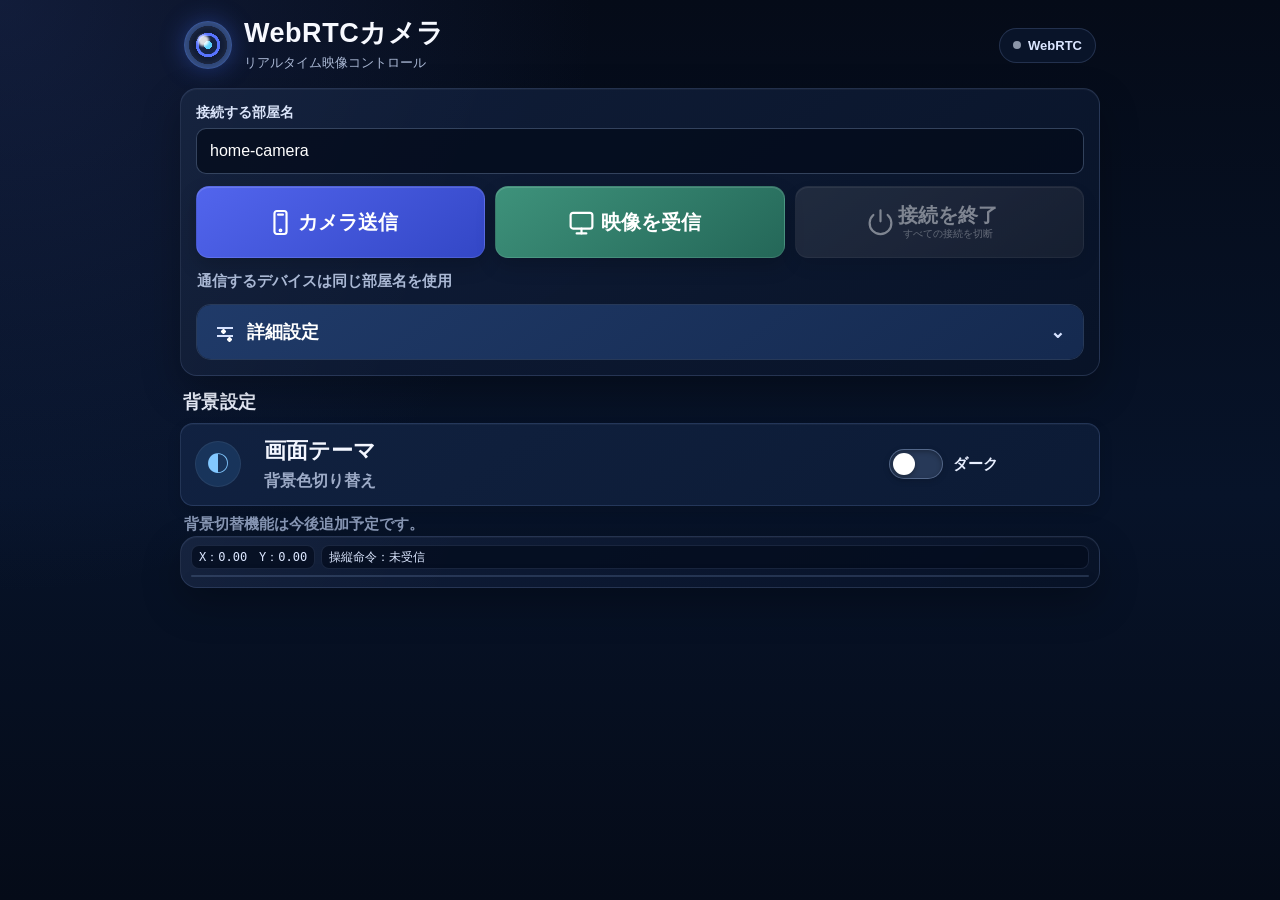
==== commit 3d975675: "Update index.html" ====
--- a/public/index.html
+++ b/public/index.html
@@ -1421,6 +1421,146 @@
   line-height: 1.5;
 }
 
+  /* ======================================
+   STOPボタン表示設定
+====================================== */
+
+.stopVisibilitySetting {
+  display: flex;
+  align-items: center;
+  justify-content: space-between;
+  gap: 14px;
+
+  margin: 0 0 8px;
+  padding: 10px 14px;
+
+  border: 1px solid rgba(124, 157, 216, 0.2);
+  border-radius: 11px;
+
+  background: rgba(12, 27, 54, 0.72);
+}
+
+.stopVisibilityText {
+  min-width: 0;
+}
+
+.stopVisibilityTitle {
+  display: block;
+  color: #f3f6ff;
+  font-size: 16px;
+  font-weight: bold;
+  line-height: 1.35;
+}
+
+.stopVisibilityDescription {
+  display: block;
+  margin-top: 2px;
+  color: #9eacc8;
+  font-size: 12px;
+  font-weight: 600;
+  line-height: 1.4;
+}
+
+.stopVisibilityControl {
+  display: flex;
+  align-items: center;
+  gap: 8px;
+  flex-shrink: 0;
+
+  margin: 0;
+  cursor: pointer;
+}
+
+.stopVisibilityControl input {
+  position: absolute;
+  width: 1px;
+  height: 1px;
+  overflow: hidden;
+  opacity: 0;
+  pointer-events: none;
+}
+
+.stopVisibilitySwitch {
+  position: relative;
+  display: block;
+
+  width: 52px;
+  height: 29px;
+  flex-shrink: 0;
+
+  border: 1px solid rgba(160, 182, 225, 0.36);
+  border-radius: 999px;
+
+  background: #536078;
+
+  box-shadow:
+    inset 0 2px 5px rgba(0, 0, 0, 0.28),
+    0 2px 6px rgba(0, 0, 0, 0.15);
+
+  transition:
+    background 0.2s,
+    border-color 0.2s;
+}
+
+.stopVisibilitySwitch::after {
+  content: "";
+
+  position: absolute;
+  left: 3px;
+  top: 3px;
+
+  width: 21px;
+  height: 21px;
+
+  border-radius: 50%;
+  background: #ffffff;
+
+  box-shadow: 0 2px 5px rgba(0, 0, 0, 0.32);
+  transition: transform 0.2s;
+}
+
+/* チェックあり＝STOPボタンを表示 */
+.stopVisibilityControl input:checked +
+.stopVisibilitySwitch {
+  border-color: rgba(103, 141, 255, 0.8);
+  background: #5265ed;
+}
+
+.stopVisibilityControl input:checked +
+.stopVisibilitySwitch::after {
+  transform: translateX(23px);
+}
+
+.stopVisibilityState {
+  min-width: 42px;
+  color: #e8efff;
+  font-size: 13px;
+  font-weight: bold;
+}
+
+/* 設定により映像上のSTOPボタンを隠す */
+#driveStopButton.stopButtonHidden {
+  display: none !important;
+}
+
+/* ライトモード */
+body.lightTheme .stopVisibilitySetting {
+  border-color: #cbd3df;
+  background: #f3f5f8;
+}
+
+body.lightTheme .stopVisibilityTitle {
+  color: #344054;
+}
+
+body.lightTheme .stopVisibilityDescription {
+  color: #667085;
+}
+
+body.lightTheme .stopVisibilityState {
+  color: #344054;
+}
+
 
 /* ======================================
    背景設定のトグル
@@ -2108,6 +2248,19 @@
         STOP設定
       </h2>
 
+     <span
+      id="stopVisibilityState"
+      class="stopVisibilityState"
+    >
+      表示
+    </span>
+
+  </label>
+
+</div>
+
+
+      
       <div class="settingsGroupCards">
 
 
@@ -2482,6 +2635,16 @@
 const iphoneStopGesture =
   document.getElementById("iphoneStopGesture");
 
+const stopButtonVisibleToggle =
+  document.getElementById(
+    "stopButtonVisibleToggle"
+  );
+
+const stopVisibilityState =
+  document.getElementById(
+    "stopVisibilityState"
+  );
+
 const themeModeToggle =
   document.getElementById("themeModeToggle");
 
@@ -5542,6 +5705,21 @@
 // 詳細設定の保存
 // ======================================
 
+function applyStopButtonVisibility() {
+
+  const shouldShow =
+    stopButtonVisibleToggle.checked;
+
+  driveStopButton.classList.toggle(
+    "stopButtonHidden",
+    !shouldShow
+  );
+
+  stopVisibilityState.textContent =
+    shouldShow ? "表示" : "非表示";
+}
+
+    
 function loadSettings() {
 
   const savedPcKey =
@@ -5560,6 +5738,20 @@
     iphoneStopGesture.value =
       savedGesture;
   }
+
+  const savedStopButtonVisible =
+    localStorage.getItem(
+      "stopButtonVisible"
+    );
+
+  /*
+    保存値がない最初の起動では表示する。
+    "false"と保存されている場合だけ非表示。
+  */
+  stopButtonVisibleToggle.checked =
+    savedStopButtonVisible !== "false";
+
+  applyStopButtonVisibility();
 }
 
 
@@ -5573,6 +5765,11 @@
   localStorage.setItem(
     "iphoneStopGesture",
     iphoneStopGesture.value
+  );
+
+  localStorage.setItem(
+    "stopButtonVisible",
+    String(stopButtonVisibleToggle.checked)
   );
 }
 
@@ -5594,6 +5791,15 @@
   "change",
   saveSettings
 );
+
+stopButtonVisibleToggle.addEventListener(
+  "change",
+  () => {
+    applyStopButtonVisibility();
+    saveSettings();
+  }
+);
+    
 // ======================================
 // パソコンのキーによるSTOP・解除
 // ======================================
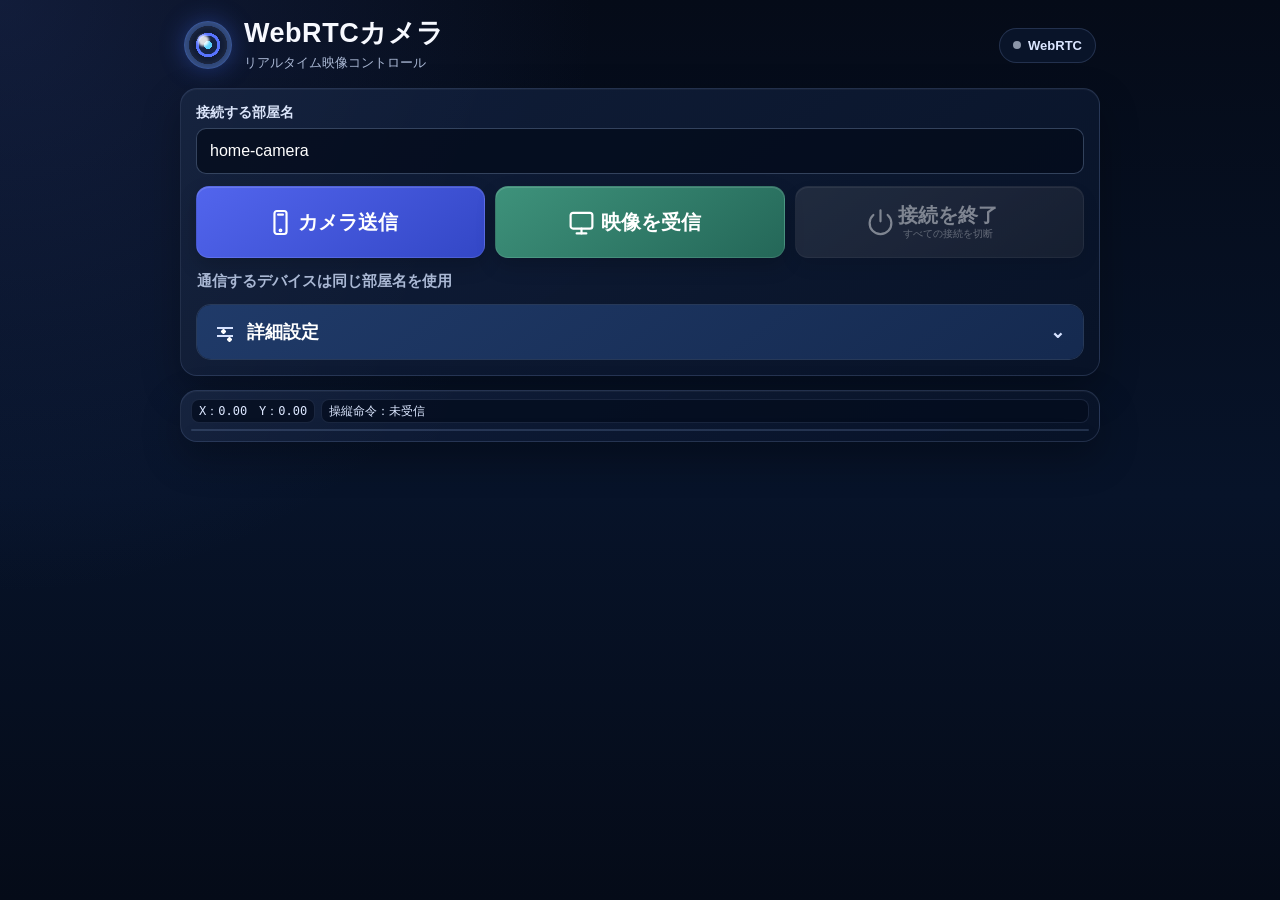
==== commit b5352593: "Update index.html" ====
--- a/public/index.html
+++ b/public/index.html
@@ -2248,7 +2248,36 @@
         STOP設定
       </h2>
 
-     <span
+ 
+
+<div class="stopVisibilitySetting">
+
+  <div class="stopVisibilityText">
+
+    <span class="stopVisibilityTitle">
+      STOPボタンを表示
+    </span>
+
+    <span class="stopVisibilityDescription">
+      安全が確保されている場合のみ非表示にしてください。
+    </span>
+
+  </div>
+
+  <label class="stopVisibilityControl">
+
+    <input
+      id="stopButtonVisibleToggle"
+      type="checkbox"
+      checked
+    >
+
+    <span
+      class="stopVisibilitySwitch"
+      aria-hidden="true"
+    ></span>
+
+    <span
       id="stopVisibilityState"
       class="stopVisibilityState"
     >
@@ -2258,6 +2287,7 @@
   </label>
 
 </div>
+
 
 
       
@@ -2388,11 +2418,7 @@
 
     <section class="settingsGroup">
 
-      <h2 class="settingsGroupTitle">
-        背景設定
-      </h2>
-
-      <div class="settingsGroupCards">
+         <div class="settingsGroupCards">
 
         <section
           class="
